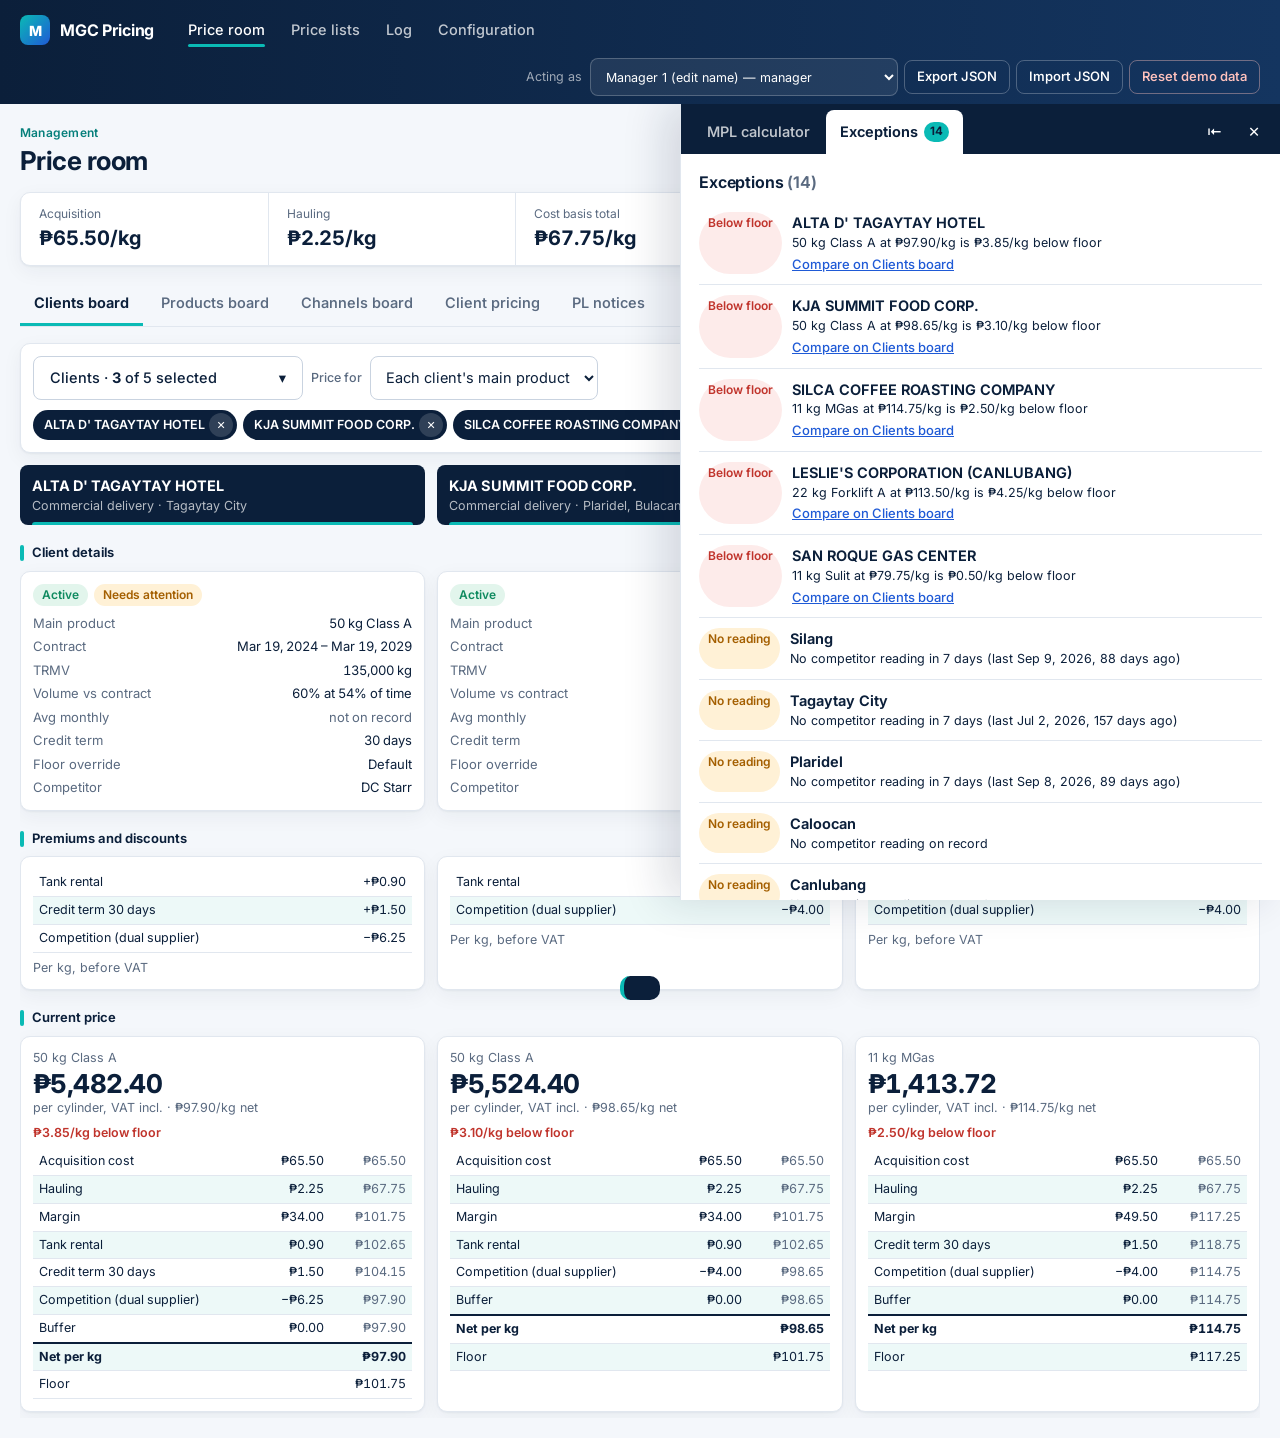
==== index.html @ f97f02c8 "Serve with no-store during development and show a visible error bar instead of a blank page Co-Autho" ====
<!doctype html>
<html lang="en">
<head>
<meta charset="utf-8">
<meta name="viewport" content="width=device-width, initial-scale=1">
<title>MGC Pricing</title>
<link rel="preconnect" href="https://fonts.googleapis.com">
<link rel="stylesheet" href="https://fonts.googleapis.com/css2?family=Inter:wght@400;500;600;700;800&display=swap">
<link rel="stylesheet" href="css/app.css">
</head>
<body>
<header class="topbar">
  <a class="brand" href="#/"><span class="mark" aria-hidden="true">M</span>MGC Pricing</a>
  <nav id="nav" aria-label="Screens"></nav>
  <div class="tools">
    <label class="row small"><span class="muted">Acting as</span>
      <select id="who" aria-label="Acting as (prototype role switcher)"></select></label>
    <button id="export" class="small" type="button">Export JSON</button>
    <label class="btn small" for="importFile">Import JSON</label>
    <input id="importFile" type="file" accept="application/json,.json" hidden>
    <button id="reset" class="small danger" type="button">Reset demo data</button>
  </div>
</header>
<main id="app"><p class="muted">Loading…</p></main>
<div id="toast" class="toast" role="status" aria-live="polite"></div>

<script type="module">
import * as store from './js/store.js';
import * as router from './js/router.js';
import { esc, toast, download } from './js/ui.js';

const app = document.getElementById('app');

// A failed module or a render error would otherwise leave a blank screen.
// Most often it is a half-cached set of files after an update, so offer the reload.
let shownFatal = false;
function showFatal(message) {
  if (shownFatal) return;
  shownFatal = true;
  const bar = document.createElement('div');
  bar.className = 'fatal';
  bar.innerHTML = `<div><b>Something failed to load.</b> <span class="small"></span>
    <div class="small">If the app was just updated, reload it fully with Ctrl+Shift+R (Cmd+Shift+R on Mac).</div></div>
    <button type="button" class="small">Reload</button>`;
  bar.querySelector('span').textContent = String(message || '').slice(0, 200);
  bar.querySelector('button').onclick = () => location.reload();
  document.body.prepend(bar);
}
window.addEventListener('error', e => showFatal(e.message));
window.addEventListener('unhandledrejection', e => showFatal(e.reason?.message ?? e.reason));

try {
  await store.init();
} catch (e) {
  app.innerHTML = `<section class="page narrow"><h1>Could not start</h1>
    <p>${esc(e.message)}</p>
    <p>Serve the folder over HTTP: <code>python3 -m http.server 8000</code>, then open <code>http://localhost:8000/</code>.</p></section>`;
  throw e;
}

// Sliding panels sit below the header, whose height changes when it wraps.
const topbar = document.querySelector('.topbar');
new ResizeObserver(() => document.documentElement.style.setProperty('--topbar-h', topbar.offsetHeight + 'px')).observe(topbar);

const who = document.getElementById('who');
const nav = document.getElementById('nav');

function paintHeader(route, user) {
  const s = store.get();
  who.innerHTML = s.users.map(u =>
    `<option value="${esc(u.id)}"${u.id === user.id ? ' selected' : ''}>${esc(u.name)} — ${esc(u.role)}</option>`).join('');
  nav.innerHTML = router.navFor(s, user).map(([href, label]) => {
    const on = href.slice(2) === route.name;
    return `<a href="${href}" class="${on ? 'on' : ''}"${on ? ' aria-current="page"' : ''}>${esc(label)}</a>`;
  }).join('');
}

who.addEventListener('change', () => {
  store.setCurrentUser(who.value);
  location.hash = router.defaultHash(store.get(), store.currentUser());
});

document.getElementById('reset').addEventListener('click', () => {
  if (!confirm('Reset demo data? This wipes every quote, reading, publish and log entry in this browser and reloads the seed.')) return;
  store.reset();
  toast('Demo data reset to seed');
});

document.getElementById('export').addEventListener('click', () => {
  const stamp = new Date().toISOString().slice(0, 16).replace(/[:T]/g, '-');
  download(`mgc-pricing-${stamp}.json`, new Blob([store.exportJson()], { type: 'application/json' }));
  toast('Exported');
});

document.getElementById('importFile').addEventListener('change', async e => {
  const file = e.target.files[0];
  if (!file) return;
  try {
    store.importJson(await file.text());
    toast('Imported');
  } catch (err) {
    toast(`Import failed — ${err.message}`, 'bad');
  }
  e.target.value = '';
});

router.start(app, paintHeader);
</script>
</body>
</html>
---- css/app.css ----
:root {
  --navy: #0B1F3A;
  --navy-2: #143560;
  --blue: #1F5AD6;
  --blue-600: #1848B0;
  --blue-50: #EDF3FF;
  --blue-100: #D6E3FF;
  --tiffany: #0ABAB5;
  --tiffany-600: #067F7B;
  --tiffany-50: #E6F8F7;
  --tiffany-200: #A3E4E0;
  --bg: #F4F7FB;
  --surface: #FFFFFF;
  --line: #E1E7EF;
  --line-2: #C9D3E0;
  --text: #0B1F3A;
  --muted: #5A6A80;
  --green: #0E8A5F;
  --green-bg: #E2F5EC;
  --amber: #A45F00;
  --amber-bg: #FFF1D6;
  --red: #C0342C;
  --red-bg: #FDEBEA;
  --stale: #94A3B8;
  --radius: 10px;
  --shadow: 0 1px 2px rgba(11, 31, 58, .05), 0 6px 20px rgba(11, 31, 58, .05);
  --font: "Inter", system-ui, -apple-system, "Segoe UI", Roboto, sans-serif;
  --drawer-w: 600px;
  --topbar-h: 60px;
}

* { box-sizing: border-box; }
html, body { background: var(--bg); color: var(--text); }
body { margin: 0; font: 14.5px/1.5 var(--font); -webkit-font-smoothing: antialiased; }
h1 { font-size: 26px; line-height: 1.15; margin: 0; letter-spacing: -.02em; font-weight: 700; }
h2 { font-size: 16px; margin: 20px 0 8px; font-weight: 650; letter-spacing: -.01em; }
h3 { font-size: 14px; margin: 14px 0 6px; font-weight: 650; }
p { margin: 6px 0; }
a { color: var(--blue); }
code { font-size: 12px; background: var(--blue-50); padding: 1px 5px; border-radius: 4px; }
.muted { color: var(--muted); }
.small { font-size: 12.5px; }
.num, table td.num, table th.num { font-variant-numeric: tabular-nums; text-align: right; white-space: nowrap; }
.center { text-align: center !important; }
.nowrap { white-space: nowrap; }
.eyebrow { font-size: 12px; font-weight: 600; color: var(--tiffany-600); letter-spacing: .02em; margin-bottom: 4px; }

:focus-visible { outline: 3px solid var(--tiffany); outline-offset: 2px; }

/* ---- Top bar ---- */
.topbar { display: flex; flex-wrap: wrap; align-items: center; gap: 6px 22px; padding: 8px 20px; background: linear-gradient(90deg, var(--navy), var(--navy-2)); color: #fff; position: sticky; top: 0; z-index: 40; }
.brand { display: flex; align-items: center; gap: 10px; color: #fff; text-decoration: none; font-weight: 700; font-size: 16px; letter-spacing: -.01em; }
.brand .mark { width: 30px; height: 30px; border-radius: 8px; background: linear-gradient(135deg, var(--tiffany), var(--blue)); display: grid; place-items: center; font-size: 14px; font-weight: 800; }
.topbar nav { display: flex; gap: 2px; flex-wrap: wrap; }
.topbar nav a { color: rgba(255, 255, 255, .75); padding: 10px 12px; min-height: 44px; display: inline-flex; align-items: center; text-decoration: none; border-radius: 8px; position: relative; font-weight: 500; }
.topbar nav a:hover { color: #fff; background: rgba(255, 255, 255, .06); }
.topbar nav a.on { color: #fff; }
.topbar nav a.on::after { content: ""; position: absolute; left: 12px; right: 12px; bottom: 5px; height: 3px; border-radius: 3px; background: var(--tiffany); }
.tools { margin-left: auto; display: flex; gap: 6px; flex-wrap: wrap; align-items: center; }
.tools .muted { color: rgba(255, 255, 255, .6); }
.tools select { width: auto; min-height: 38px; background: rgba(255, 255, 255, .08); color: #fff; border-color: rgba(255, 255, 255, .22); }
.tools select option { color: var(--text); }
.tools button, .tools .btn { background: transparent; color: #fff; border-color: rgba(255, 255, 255, .25); }
.tools button:hover, .tools .btn:hover { background: rgba(255, 255, 255, .08); }
.tools .danger { color: #FFC2BD; border-color: rgba(255, 194, 189, .4); }

/* ---- Layout ---- */
#app { padding: 20px; }
.page { margin: 0 auto; }
.narrow { max-width: 480px; }
.wide { max-width: 1400px; }
.page-head { display: flex; justify-content: space-between; align-items: end; gap: 12px; flex-wrap: wrap; margin-bottom: 16px; }
.cols { display: grid; grid-template-columns: minmax(0, 1fr) minmax(0, 1.4fr); gap: 20px; align-items: start; }
@media (max-width: 1023px) { .cols { grid-template-columns: 1fr; } }
.row { display: flex; gap: 8px; flex-wrap: wrap; align-items: center; }
.row.end { justify-content: flex-end; }
.row > .grow, .grow { flex: 1 1 160px; }
.stack > * + * { margin-top: 12px; }
.card { border: 1px solid var(--line); border-radius: var(--radius); padding: 16px; background: var(--surface); box-shadow: var(--shadow); }
.card-head { display: flex; justify-content: space-between; align-items: start; gap: 12px; flex-wrap: wrap; margin-bottom: 10px; }
.card-head h2 { margin: 0 0 2px; }
.panel { background: var(--blue-50); border-radius: var(--radius); padding: 14px; }
.hr { border: 0; border-top: 1px solid var(--line); margin: 16px 0; }
.section-title { display: flex; align-items: center; gap: 8px; font-weight: 650; font-size: 13px; color: var(--navy); margin: 18px 0 8px; }
.section-title::before { content: ""; width: 4px; height: 16px; border-radius: 2px; background: var(--tiffany); }

/* ---- Forms ---- */
label.field { display: block; }
label.field > span { display: block; font-size: 12.5px; color: var(--muted); margin-bottom: 4px; font-weight: 500; }
label.field.inline { display: flex; align-items: center; gap: 8px; }
label.field.inline > span { margin: 0; white-space: nowrap; }
input, select, textarea, button, .btn { font: inherit; }
input[type=text], input[type=number], input[type=search], input[type=date], select, textarea {
  width: 100%; min-height: 44px; padding: 8px 11px; border: 1px solid var(--line-2); border-radius: 8px; background: #fff; color: var(--text); transition: border-color .15s, box-shadow .15s;
}
input:focus, select:focus, textarea:focus { border-color: var(--tiffany); box-shadow: 0 0 0 3px var(--tiffany-50); outline: none; }
textarea { min-height: 72px; resize: vertical; }
button, .btn { min-height: 44px; padding: 8px 16px; border-radius: 8px; border: 1px solid var(--line-2); background: #fff; color: var(--text); cursor: pointer; text-decoration: none; display: inline-flex; align-items: center; justify-content: center; gap: 6px; font-weight: 550; transition: background .15s, border-color .15s; }
button:hover, .btn:hover { border-color: var(--blue); }
button.primary, .btn.primary { background: var(--blue); border-color: var(--blue); color: #fff; }
button.primary:hover, .btn.primary:hover { background: var(--blue-600); }
button.danger { color: var(--red); border-color: var(--red); }
button:disabled { opacity: .45; cursor: not-allowed; }
button.small, .btn.small { min-height: 34px; padding: 4px 12px; font-size: 13px; }
button.link { border: 0; background: none; color: var(--blue); padding: 0; min-height: 0; text-decoration: underline; font-weight: 500; }
button.icon { min-height: 36px; width: 36px; padding: 0; background: transparent; }
.toggle { display: flex; align-items: center; gap: 8px; min-height: 44px; }
.toggle input { width: 20px; height: 20px; accent-color: var(--tiffany-600); }
.check { display: inline-flex; align-items: center; gap: 6px; font-size: 13px; min-height: 30px; }
.check input { accent-color: var(--tiffany-600); width: 16px; height: 16px; }
.checks { display: flex; flex-wrap: wrap; gap: 2px 14px; }
input[type=checkbox] { accent-color: var(--tiffany-600); }
.err { color: var(--red); font-size: 13.5px; margin-top: 6px; }

/* ---- Tabs ---- */
.tabs { display: flex; gap: 4px; border-bottom: 1px solid var(--line); margin-bottom: 16px; flex-wrap: wrap; }
.tabs button { border: 0; border-bottom: 3px solid transparent; border-radius: 0; background: none; padding: 8px 14px; color: var(--muted); }
.tabs button:hover { color: var(--navy); }
.tabs button.on { border-bottom-color: var(--tiffany); color: var(--navy); font-weight: 650; }

/* ---- Status ---- */
.banner { padding: 11px 14px; border-radius: 8px; margin-bottom: 12px; font-weight: 550; border-left: 4px solid currentColor; }
.banner.red { background: var(--red-bg); color: var(--red); }
.banner.amber { background: var(--amber-bg); color: var(--amber); }
.banner.green { background: var(--green-bg); color: var(--green); }
.banner.tiffany { background: var(--tiffany-50); color: var(--tiffany-600); }
.pill { display: inline-block; padding: 2px 9px; border-radius: 999px; font-size: 12px; font-weight: 600; white-space: nowrap; }
.pill.green { background: var(--green-bg); color: var(--green); }
.pill.amber { background: var(--amber-bg); color: var(--amber); }
.pill.red { background: var(--red-bg); color: var(--red); }
.pill.grey { background: #EEF1F5; color: var(--stale); }
.pill.blue { background: var(--blue-50); color: var(--blue); }
.pill.tiffany { background: var(--tiffany-50); color: var(--tiffany-600); }
.stale, .stale td { color: var(--stale); }
.delta { font-size: 12px; font-weight: 650; padding: 1px 6px; border-radius: 5px; white-space: nowrap; }
.delta.up { background: var(--blue-50); color: var(--blue); }
.delta.down { background: var(--amber-bg); color: var(--amber); }
.proposed { font-size: 12.5px; color: var(--tiffany-600); font-weight: 600; margin-top: 2px; }

/* ---- Tables ---- */
.table-wrap { overflow-x: auto; }
table { border-collapse: collapse; width: 100%; font-variant-numeric: tabular-nums; }
th, td { text-align: left; padding: 8px 10px; border-bottom: 1px solid var(--line); vertical-align: top; }
th { font-size: 12.5px; color: var(--muted); font-weight: 600; }
tr.total td { font-weight: 700; border-top: 2px solid var(--navy); }
.pos { color: var(--red); }
.neg { color: var(--green); }
table.matrix thead th { background: var(--surface); border-bottom: 2px solid var(--navy); color: var(--navy); vertical-align: bottom; }
table.matrix tbody th { color: var(--text); font-size: 13.5px; background: #FAFCFE; position: sticky; left: 0; z-index: 1; min-width: 170px; }
table.matrix tbody tr:hover td, table.matrix tbody tr:hover th { background: var(--blue-50); }
.mh { font-weight: 650; color: var(--navy); }
.cell-price { font-weight: 700; font-size: 15px; color: var(--navy); }
table.mini th, table.mini td { padding: 4px 6px; font-size: 12.5px; }

/* ---- Quote desk ---- */
.price-hero { font-size: 52px; line-height: 1.05; font-weight: 750; font-variant-numeric: tabular-nums; letter-spacing: -.03em; color: var(--navy); }
.price-md { font-size: 26px; font-weight: 750; font-variant-numeric: tabular-nums; letter-spacing: -.02em; color: var(--navy); line-height: 1.2; }
.price-sub { display: flex; justify-content: space-between; gap: 12px; font-variant-numeric: tabular-nums; margin-top: 8px; font-size: 15px; }
.price-sub b { font-size: 17px; }
.typeahead { position: relative; }
.typeahead ul { list-style: none; margin: 4px 0 0; padding: 0; border: 1px solid var(--line); border-radius: 8px; max-height: 280px; overflow: auto; background: #fff; box-shadow: var(--shadow); }
.typeahead li button { width: 100%; justify-content: flex-start; border: 0; border-bottom: 1px solid var(--line); border-radius: 0; text-align: left; font-weight: 400; }
.typeahead li button:hover { background: var(--tiffany-50); }
.bar { position: relative; height: 12px; background: #E8EDF4; border-radius: 999px; overflow: hidden; margin: 10px 0 6px; }
.bar > i { position: absolute; top: 0; bottom: 0; left: 0; border-radius: 999px; }
.bar > .floor { position: absolute; top: -3px; bottom: -3px; width: 2px; background: var(--navy); left: 50%; }
.bar.green > i { background: linear-gradient(90deg, var(--tiffany), var(--green)); }
.bar.amber > i { background: #E59B00; }
.bar.red > i { background: var(--red); }
.bar-label.green, .floor-tag.green { color: var(--green); font-weight: 600; }
.bar-label.amber, .floor-tag.amber { color: var(--amber); font-weight: 600; }
.bar-label.red, .floor-tag.red { color: var(--red); font-weight: 600; }
.floor-tag { font-size: 12.5px; margin: 6px 0; }
details summary { cursor: pointer; min-height: 44px; display: flex; align-items: center; font-weight: 600; }
.printable { border: 2px solid var(--navy); border-radius: var(--radius); padding: 16px; background: #fff; }

details.collapse { border-top: 1px solid var(--line); margin-top: 12px; }
details.collapse > summary { list-style: none; justify-content: space-between; color: var(--navy); }
details.collapse > summary::-webkit-details-marker { display: none; }
details.collapse > summary::after { content: "+"; font-size: 20px; font-weight: 400; color: var(--tiffany-600); }
details.collapse[open] > summary::after { content: "−"; }

/* ---- Price list ---- */
.board-head { display: flex; justify-content: space-between; align-items: end; flex-wrap: wrap; gap: 12px; }
.version { font-size: 42px; font-weight: 750; line-height: 1; font-variant-numeric: tabular-nums; color: var(--navy); }

/* ---- Connected stages (MPL calculator) ---- */
.chevrons { display: flex; list-style: none; margin: 12px 0 18px; padding: 0; }
.chevrons li { flex: 1 1 0; min-width: 0; position: relative; padding: 9px 10px 9px 24px; margin-left: -10px; background: #E6ECF4; color: var(--muted);
  clip-path: polygon(0 0, calc(100% - 14px) 0, 100% 50%, calc(100% - 14px) 100%, 0 100%, 14px 50%); }
.chevrons li:first-child { margin-left: 0; padding-left: 12px; clip-path: polygon(0 0, calc(100% - 14px) 0, 100% 50%, calc(100% - 14px) 100%, 0 100%); border-radius: 6px 0 0 6px; }
.chevrons .n { display: block; font-size: 11px; font-weight: 700; letter-spacing: .04em; opacity: .75; font-variant-numeric: tabular-nums; }
.chevrons .t { display: block; font-weight: 700; font-size: 13.5px; line-height: 1.2; }
.chevrons .s { display: -webkit-box; -webkit-line-clamp: 2; -webkit-box-orient: vertical; font-size: 11px; line-height: 1.25; opacity: .85; margin-top: 1px; overflow: hidden; padding-right: 8px; }
.chevrons li.done { background: var(--navy); color: #fff; }
.chevrons li.on { background: var(--tiffany); color: var(--navy); }
.chevrons li.on .s { opacity: 1; }
.chevrons li + li { filter: none; }

.strip { display: flex; flex-wrap: wrap; gap: 0; background: var(--surface); border: 1px solid var(--line); border-radius: var(--radius); margin-bottom: 16px; box-shadow: var(--shadow); overflow: hidden; }
.strip > div { padding: 12px 18px; border-right: 1px solid var(--line); flex: 1 1 140px; }
.strip > div:last-child { border-right: 0; }
.strip div span { display: block; font-size: 12px; color: var(--muted); }
.strip div b { font-size: 20px; font-variant-numeric: tabular-nums; color: var(--navy); }
.strip div em { font-style: normal; font-size: 13px; color: var(--tiffany-600); font-weight: 650; }
.kpis { display: grid; grid-template-columns: repeat(auto-fit, minmax(130px, 1fr)); gap: 10px; margin: 14px 0 8px; }
.kpis > div { background: var(--blue-50); border-radius: 8px; padding: 10px 12px; }
.kpis span { display: block; font-size: 12px; color: var(--muted); }
.kpis b { font-size: 20px; color: var(--navy); font-variant-numeric: tabular-nums; }

.calc { background: var(--blue-50); border: 1px solid var(--blue-100); border-radius: var(--radius); padding: 10px; }
.calc input, .calc select { min-height: 38px; padding: 6px 9px; font-size: 13.5px; }
.calc-obj { margin-bottom: 8px; }
.calc-row { display: flex; gap: 6px; flex-wrap: wrap; align-items: center; }
.calc-row select { width: auto; flex: 1 1 130px; min-width: 0; }
.calc-row .calc-val { width: 110px; flex: 0 0 110px; text-align: right; font-variant-numeric: tabular-nums; }
.calc-row button { min-height: 38px; padding: 4px 18px; }
.calc-hint { font-size: 12px; color: var(--muted); margin-top: 6px; }
.change-list { list-style: none; padding: 0; margin: 10px 0; }
.change-list li { display: flex; align-items: center; gap: 8px; padding: 7px 10px; border: 1px solid var(--line); border-left: 3px solid var(--tiffany); border-radius: 6px; margin-bottom: 6px; font-size: 13px; background: #fff; }
.change-list li .grow { min-width: 0; }

.exc { display: grid; grid-template-columns: auto 1fr; gap: 4px 10px; padding: 10px 0; border-bottom: 1px solid var(--line); }
.exc .subject { font-weight: 650; }
.timeline { list-style: none; padding: 0; margin: 0; border-left: 2px solid var(--tiffany-200); }
.timeline li { position: relative; padding: 0 0 14px 16px; }
.timeline li::before { content: ""; position: absolute; left: -6px; top: 6px; width: 10px; height: 10px; border-radius: 50%; background: var(--tiffany); }

/* ---- Sliding panel ---- */
.pr { transition: margin-right .25s ease; }
@media (min-width: 1360px) { .pr.pr-shift { margin-right: var(--drawer-w); } }
.drawer { position: fixed; top: var(--topbar-h); right: 0; bottom: 0; width: min(var(--drawer-w), 100vw); background: var(--surface); border-left: 1px solid var(--line); box-shadow: -16px 0 40px rgba(11, 31, 58, .14); transform: translateX(105%); transition: transform .25s ease, width .2s ease; z-index: 30; display: flex; flex-direction: column; }
.drawer.open { transform: none; }
.drawer.wide { width: min(980px, 100vw); }
.drawer-head { display: flex; align-items: center; gap: 4px; padding: 6px 8px 0 12px; background: var(--navy); color: #fff; }
.drawer-head button.icon { color: #fff; border-color: transparent; }
.drawer-head button.icon:hover { background: rgba(255, 255, 255, .1); }
.drawer-tabs { display: flex; gap: 2px; flex: 1; }
.drawer-tabs button { background: transparent; border: 0; border-radius: 8px 8px 0 0; color: rgba(255, 255, 255, .75); padding: 10px 14px; }
.drawer-tabs button.on { background: var(--surface); color: var(--navy); font-weight: 650; }
.count { display: inline-grid; place-items: center; min-width: 20px; height: 20px; padding: 0 6px; border-radius: 999px; background: var(--tiffany); color: var(--navy); font-size: 11.5px; font-weight: 700; }
.drawer-body { flex: 1; overflow: auto; padding: 16px 18px 40px; }
.drawer:not(.wide) .cols { grid-template-columns: 1fr; }
.drawer-handle { position: fixed; right: 0; top: 45%; z-index: 25; writing-mode: vertical-rl; transform: rotate(180deg); border-radius: 0 10px 10px 0; background: var(--navy); color: #fff; border: 0; padding: 16px 8px; box-shadow: var(--shadow); }
.drawer-handle:hover { background: var(--navy-2); }

/* ---- Comparison boards ---- */
.picker { background: var(--surface); border: 1px solid var(--line); border-radius: var(--radius); padding: 12px; margin-bottom: 12px; box-shadow: var(--shadow); }
.chips { display: flex; flex-wrap: wrap; gap: 6px; align-items: center; margin-bottom: 8px; }
.chip { display: inline-flex; align-items: center; gap: 4px; padding: 3px 4px 3px 11px; border-radius: 999px; background: var(--navy); color: #fff; font-size: 12.5px; font-weight: 600; }
.chip button { min-height: 24px; width: 24px; padding: 0; border: 0; border-radius: 50%; background: rgba(255, 255, 255, .15); color: #fff; font-size: 11px; }
.chip-btn { min-height: 34px; padding: 4px 12px; border-radius: 999px; font-size: 13px; font-weight: 500; }
.chip-btn.on { background: var(--tiffany-50); border-color: var(--tiffany); color: var(--tiffany-600); font-weight: 650; }
.cmp-scroll { overflow-x: auto; padding-bottom: 6px; }
.cmp { display: grid; grid-template-columns: repeat(var(--n), minmax(240px, 1fr)); gap: 12px; }
.cmp-head { padding: 10px 12px; background: var(--navy); color: #fff; border-radius: 8px; position: relative; }
.cmp-head::after { content: ""; position: absolute; left: 12px; right: 12px; bottom: 0; height: 3px; background: var(--tiffany); border-radius: 3px 3px 0 0; }
.cmp-head .muted { color: rgba(255, 255, 255, .7); }
.cmp-card { padding: 12px; }
dl.kv { display: grid; grid-template-columns: auto 1fr; gap: 4px 10px; margin: 8px 0 0; font-size: 13px; }
dl.kv dt { color: var(--muted); }
dl.kv dd { margin: 0; text-align: right; font-variant-numeric: tabular-nums; }

/* ---- PL notices ---- */
.notice-head { display: flex; justify-content: space-between; align-items: baseline; flex-wrap: wrap; gap: 4px 16px; padding-bottom: 12px; margin-bottom: 12px; border-bottom: 1px solid var(--line); }
.notice-head h2 { margin: 0; }
.notice-head b { color: var(--navy); }
.legend { display: flex; gap: 16px; flex-wrap: wrap; font-size: 12.5px; margin: 0 0 10px; }
.legend .lg::before { content: ""; display: inline-block; width: 12px; height: 12px; border-radius: 3px; margin-right: 6px; vertical-align: -1px; }
.legend .lg.green::before { background: var(--green); }
.legend .lg.amber::before { background: #E59B00; }
.pl-badge { display: inline-block; padding: 3px 10px; border-radius: 6px; background: var(--blue-50); color: var(--blue); font-size: 12px; font-weight: 650; white-space: nowrap; }
.badge { display: inline-block; min-width: 76px; padding: 4px 8px; border-radius: 6px; font-size: 12px; font-weight: 650; }
.badge.green { background: var(--green); color: #fff; }
.badge.amber { background: var(--amber-bg); color: var(--amber); border: 1px solid #F2C46D; }

.preview { border-top: 1px solid var(--line); margin-top: 14px; padding-top: 4px; }

/* ---- Modal & toast ---- */
dialog.modal { border: 0; border-radius: 14px; padding: 0; width: min(480px, calc(100vw - 32px)); box-shadow: 0 24px 60px rgba(11, 31, 58, .3); }
dialog.modal::backdrop { background: rgba(11, 31, 58, .45); }
.modal-inner { padding: 20px; }
.modal-inner h2 { margin-top: 0; }
.toast { position: fixed; left: 50%; bottom: 20px; transform: translateX(-50%) translateY(120px); background: var(--navy); color: #fff; padding: 12px 18px; border-radius: 10px; border-left: 4px solid var(--tiffany); transition: transform .2s; z-index: 60; max-width: calc(100vw - 32px); }
.toast.show { transform: translateX(-50%) translateY(0); }
.toast.bad { border-left-color: #FF8A80; }

@media print {
  .topbar, .no-print, .drawer, .drawer-handle { display: none !important; }
  #app { padding: 0; }
  body { background: #fff; }
}

/* ---- Alternating rows: white and light Tiffany blue, every table ---- */
:root { --row-alt: #EDF9F8; }
table.matrix tbody th { background: var(--surface); }
table tbody tr:nth-child(even) > td,
table tbody tr:nth-child(even) > th { background: var(--row-alt); }
table.matrix tbody tr:hover > td, table.matrix tbody tr:hover > th { background: var(--blue-50); }

/* ---- Multi-select dropdown ---- */
.multi { position: relative; }
.multi-btn { min-width: 270px; justify-content: space-between; gap: 14px; font-weight: 500; }
.multi-btn[aria-expanded="true"] { border-color: var(--tiffany); box-shadow: 0 0 0 3px var(--tiffany-50); }
.multi-menu { position: absolute; top: calc(100% + 6px); left: 0; z-index: 15; width: 310px; max-height: 400px; overflow: auto; background: #fff; border: 1px solid var(--line); border-radius: 10px; box-shadow: 0 14px 36px rgba(11, 31, 58, .18); padding: 6px; }
.multi-actions { display: flex; justify-content: space-between; align-items: center; padding: 6px 8px 8px; border-bottom: 1px solid var(--line); margin-bottom: 4px; }
.multi-opt { display: flex; align-items: center; gap: 10px; padding: 8px; border-radius: 6px; cursor: pointer; min-height: 42px; }
.multi-opt:nth-child(odd) { background: var(--row-alt); }
.multi-opt:hover { background: var(--tiffany-50); }
.multi-opt.dis { opacity: .5; cursor: not-allowed; }
.multi-opt input { width: 18px; height: 18px; }

.ack-date { font-size: 11.5px; color: var(--muted); margin-top: 3px; white-space: nowrap; }

/* ---- Document preview and printing (short bond, portrait) ---- */
.doc-preview { display: block; width: 100%; aspect-ratio: 8.5 / 11; margin-top: 12px; border: 1px solid var(--line); border-radius: 8px; box-shadow: var(--shadow); background: #fff; }
#print-sheet { display: none; }
@media print {
  @page { size: letter portrait; margin: 0; }
  body.print-doc > *:not(#print-sheet) { display: none !important; }
  body.print-doc #print-sheet { display: block; }
  body.print-doc #print-sheet img { display: block; width: 8.5in; height: 11in; }
}

/* ---- Client dropdown: search + fixed 10-line list ---- */
.client-menu { width: min(440px, calc(100vw - 40px)); max-height: none; overflow: visible; padding: 8px; }
.client-menu input[type=search] { min-height: 40px; }
.client-menu .multi-actions { margin-top: 4px; }
.multi-list { height: 440px; max-height: 440px; overflow-y: auto; overscroll-behavior: contain; }
.client-opt { height: 44px; min-height: 44px; padding: 4px 8px; }
.client-opt .grow { min-width: 0; }
.opt-name, .opt-sub { display: block; overflow: hidden; text-overflow: ellipsis; white-space: nowrap; line-height: 1.3; }
.opt-name { font-size: 13px; font-weight: 600; color: var(--navy); }
.opt-sub { font-size: 11.5px; color: var(--muted); }

/* ---- Simulation: current price grey, proposed price green ---- */
.was, .now { display: inline-block; padding: 1px 7px; border-radius: 5px; font-variant-numeric: tabular-nums; }
.was { background: #EEF1F5; color: var(--muted); }
.now { background: var(--green-bg); color: var(--green); font-weight: 650; }
td.num .was, td.num .now { margin: 1px 0; }

/* ---- Client pricing grid ---- */
.calc-channels { display: flex; flex-wrap: wrap; align-items: center; gap: 6px; margin-top: 8px; padding-top: 8px; border-top: 1px dashed var(--blue-100); }
.grid-table td, .grid-table th { vertical-align: top; }
.grid-table .exp { font-size: 13.5px; font-weight: 650; text-decoration: none; color: var(--navy); }
.grid-table .exp:hover { text-decoration: underline; }
.fact { font-size: 11px; color: var(--muted); margin-top: 3px; line-height: 1.25; }
.fact b { display: block; color: var(--navy); font-size: 12px; }
.rowlines { display: flex; flex-direction: column; gap: 5px; }
.rowline { display: flex; align-items: center; gap: 4px; }
input.mini, .rowline input { min-height: 32px; padding: 4px 7px; font-size: 12.5px; border-radius: 6px; }
.rowline .icon { min-height: 30px; width: 28px; }
tr.prof > td { background: var(--blue-50); border-bottom: 2px solid var(--line); }
.prof-grid { display: grid; grid-template-columns: repeat(auto-fit, minmax(190px, 1fr)); gap: 8px 12px; padding: 4px 2px 8px; }
.prof-f { display: block; }
.prof-f > span { display: block; font-size: 11.5px; color: var(--muted); margin-bottom: 2px; }
.prof-f input, .prof-f select { min-height: 34px; padding: 4px 8px; font-size: 12.5px; }
.prof-f input[readonly] { background: #EEF1F5; color: var(--muted); }

/* ---- Grid column groups and read-only client terms ---- */
.grid-table tr.grp th { text-align: center; font-size: 12px; letter-spacing: .02em; }
.grid-table .grp-prem { background: var(--tiffany-50); color: var(--tiffany-600); border-bottom: 2px solid var(--tiffany); }
.grid-table .grp-disc { background: var(--amber-bg); color: var(--amber); border-bottom: 2px solid #E0A33A; }
.grid-table td.grp-prem-sub, .grid-table th.grp-prem-sub { background: var(--tiffany-50); }
.grid-table tbody tr:hover > td.grp-prem-sub { background: #D9F2F0; }
.prof-head { margin-bottom: 6px; }
.prof-f .prof-v { display: block; font-size: 13px; font-variant-numeric: tabular-nums; }

/* ---- Fatal load error bar ---- */
.fatal { display: flex; align-items: center; justify-content: space-between; gap: 12px; flex-wrap: wrap; padding: 10px 16px; background: var(--red-bg); color: var(--red); border-bottom: 2px solid var(--red); position: sticky; top: 0; z-index: 100; }
.fatal button { border-color: var(--red); color: var(--red); background: #fff; }
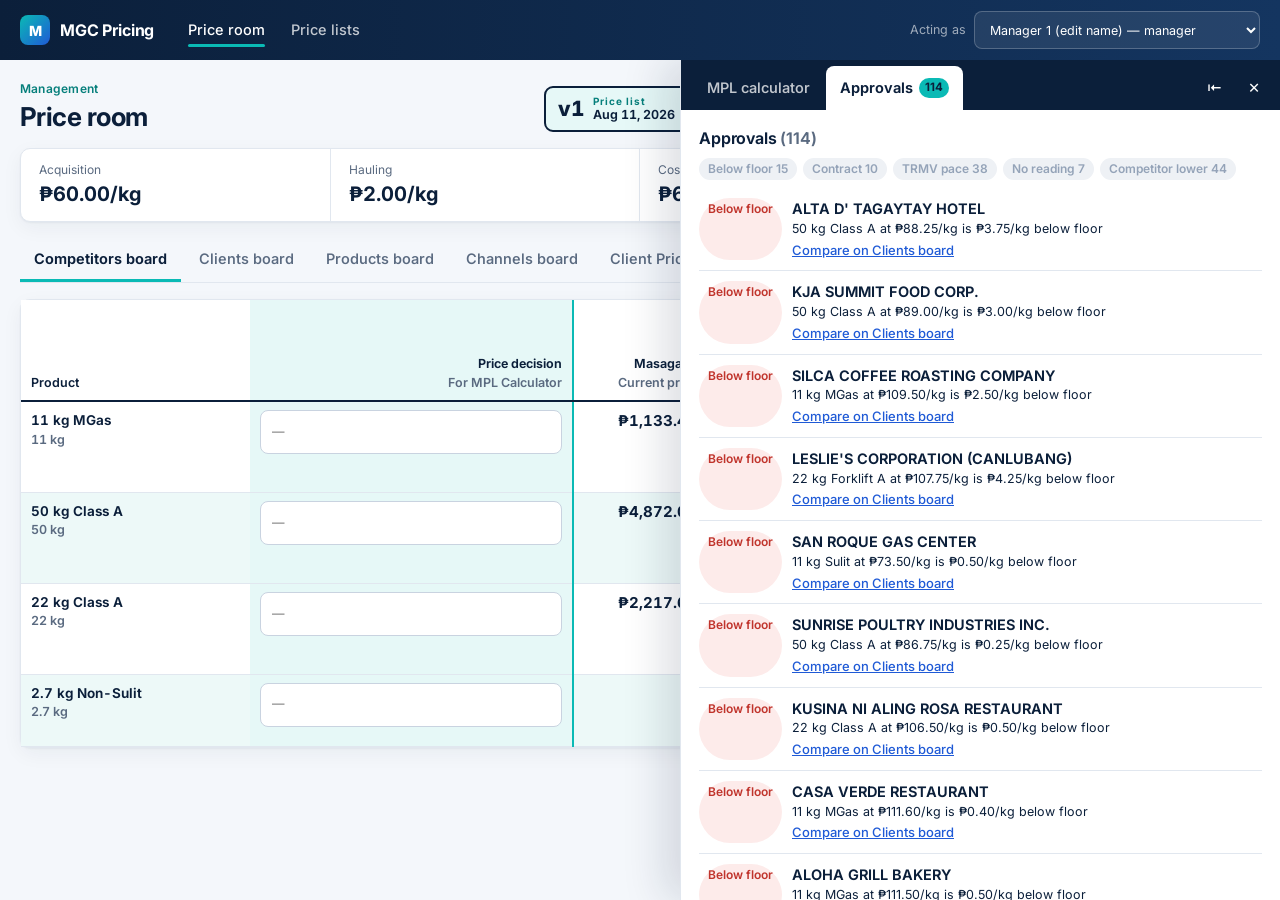
==== commit 933f129b: "Competitors board, product variants, multi-select Quote Desk, role access cleanup - Add Competitors " ====
--- a/index.html
+++ b/index.html
@@ -15,10 +15,6 @@
   <div class="tools">
     <label class="row small"><span class="muted">Acting as</span>
       <select id="who" aria-label="Acting as (prototype role switcher)"></select></label>
-    <button id="export" class="small" type="button">Export JSON</button>
-    <label class="btn small" for="importFile">Import JSON</label>
-    <input id="importFile" type="file" accept="application/json,.json" hidden>
-    <button id="reset" class="small danger" type="button">Reset demo data</button>
   </div>
 </header>
 <main id="app"><p class="muted">Loading…</p></main>
@@ -27,7 +23,7 @@
 <script type="module">
 import * as store from './js/store.js';
 import * as router from './js/router.js';
-import { esc, toast, download } from './js/ui.js';
+import { esc, toast } from './js/ui.js';
 
 const app = document.getElementById('app');
 
@@ -80,30 +76,6 @@
   location.hash = router.defaultHash(store.get(), store.currentUser());
 });
 
-document.getElementById('reset').addEventListener('click', () => {
-  if (!confirm('Reset demo data? This wipes every quote, reading, publish and log entry in this browser and reloads the seed.')) return;
-  store.reset();
-  toast('Demo data reset to seed');
-});
-
-document.getElementById('export').addEventListener('click', () => {
-  const stamp = new Date().toISOString().slice(0, 16).replace(/[:T]/g, '-');
-  download(`mgc-pricing-${stamp}.json`, new Blob([store.exportJson()], { type: 'application/json' }));
-  toast('Exported');
-});
-
-document.getElementById('importFile').addEventListener('change', async e => {
-  const file = e.target.files[0];
-  if (!file) return;
-  try {
-    store.importJson(await file.text());
-    toast('Imported');
-  } catch (err) {
-    toast(`Import failed — ${err.message}`, 'bad');
-  }
-  e.target.value = '';
-});
-
 router.start(app, paintHeader);
 </script>
 </body>
--- a/css/app.css
+++ b/css/app.css
@@ -132,6 +132,7 @@
 .pill.blue { background: var(--blue-50); color: var(--blue); }
 .pill.tiffany { background: var(--tiffany-50); color: var(--tiffany-600); }
 .stale, .stale td { color: var(--stale); }
+.variant-row { background: var(--blue-50); }
 .delta { font-size: 12px; font-weight: 650; padding: 1px 6px; border-radius: 5px; white-space: nowrap; }
 .delta.up { background: var(--blue-50); color: var(--blue); }
 .delta.down { background: var(--amber-bg); color: var(--amber); }
@@ -358,7 +359,7 @@
 .prof-f input[readonly] { background: #EEF1F5; color: var(--muted); }
 
 /* ---- Grid column groups and read-only client terms ---- */
-.grid-table tr.grp th { text-align: center; font-size: 12px; letter-spacing: .02em; }
+.grid-table tr.grp th { text-align: center; font-size: 12px; letter-spacing: .02em; background: var(--surface); }
 .grid-table .grp-prem { background: var(--tiffany-50); color: var(--tiffany-600); border-bottom: 2px solid var(--tiffany); }
 .grid-table .grp-disc { background: var(--amber-bg); color: var(--amber); border-bottom: 2px solid #E0A33A; }
 .grid-table td.grp-prem-sub, .grid-table th.grp-prem-sub { background: var(--tiffany-50); }
@@ -366,6 +367,90 @@
 .prof-head { margin-bottom: 6px; }
 .prof-f .prof-v { display: block; font-size: 13px; font-variant-numeric: tabular-nums; }
 
+/* ---- Client pricing filter ---- */
+.cg-filter-menu { width: 340px; }
+
 /* ---- Fatal load error bar ---- */
 .fatal { display: flex; align-items: center; justify-content: space-between; gap: 12px; flex-wrap: wrap; padding: 10px 16px; background: var(--red-bg); color: var(--red); border-bottom: 2px solid var(--red); position: sticky; top: 0; z-index: 100; }
 .fatal button { border-color: var(--red); color: var(--red); background: #fff; }
+
+/* ---- Client pricing grid: fits the page, one row of fields per cell ---- */
+.grid-table { table-layout: fixed; width: 100%; }
+.grid-table th, .grid-table td { padding: 5px 6px; }
+.grid-table tbody th { min-width: 0; font-size: 12.5px; }
+.grid-table .col-client { width: 16%; }
+.grid-table .col-price { width: 12%; }
+.grid-table .col-total { width: 8.5%; }
+.grid-table .col-line { width: 11%; }
+.grid-table td.grp-disc-sub, .grid-table th.grp-disc-sub { background: var(--amber-bg); }
+.grid-table tbody tr:hover > td.grp-disc-sub { background: #FBE7C4; }
+.cellfields input[type=number] { -moz-appearance: textfield; }
+.cellfields input[type=number]::-webkit-outer-spin-button,
+.cellfields input[type=number]::-webkit-inner-spin-button { -webkit-appearance: none; margin: 0; }
+.grid-table thead { position: sticky; top: var(--topbar-h); z-index: 3; }
+.grid-table thead th { font-size: 11.5px; line-height: 1.2; background: var(--surface); }
+.grid-table .cell-price { font-size: 13.5px; }
+.grid-table .fact { font-size: 10.5px; }
+.grid-table .fact b { font-size: 11px; }
+.grid-table .small { font-size: 10.5px; }
+.grid-table .exp { font-size: 12.5px; }
+.client-info { font-size: 11px; color: var(--muted); line-height: 1.35; margin-top: 2px; }
+.client-info b { font-weight: 600; color: var(--navy); font-variant-numeric: tabular-nums; }
+.cellfields { display: flex; flex-direction: column; gap: 3px; }
+.cellfields .pair { display: flex; gap: 3px; }
+.cellfields .pair input { min-width: 0; }
+.cellfields input.mini { width: 100%; min-height: 26px; padding: 2px 6px; font-size: 11.5px; border-radius: 5px; }
+
+/* Client terms, read-only and tight */
+.terms-line { display: flex; flex-wrap: wrap; align-items: baseline; gap: 2px 14px; font-size: 11px; padding: 1px 0 3px; }
+.terms-line .term { white-space: nowrap; font-weight: 650; color: var(--navy); font-variant-numeric: tabular-nums; }
+.terms-line .term i { font-style: normal; font-weight: 400; color: var(--muted); margin-right: 4px; }
+.term-edit { margin-left: auto; }
+
+/* Client terms editor in Configuration */
+.terms-editor .prof-grid { grid-template-columns: repeat(auto-fit, minmax(148px, 1fr)); gap: 6px 10px; padding: 0; }
+.terms-editor .prof-f > span { font-size: 11px; margin-bottom: 1px; }
+.terms-editor .prof-f input, .terms-editor .prof-f select { min-height: 30px; padding: 3px 7px; font-size: 12px; }
+.terms-editor .card-head { position: sticky; top: var(--topbar-h); background: var(--surface); z-index: 5; padding: 6px 0; margin: -6px 0 8px; }
+
+/* MPL calculator header stays put while the panel scrolls */
+.wiz-head { position: sticky; top: 0; z-index: 3; background: var(--surface); margin: -16px -18px 8px; padding: 12px 18px 4px; border-bottom: 1px solid var(--line); }
+.wiz-head .chevrons { margin-bottom: 10px; }
+
+/* ---- Version stamp: same mark wherever a price is shown ---- */
+.stamp { display: inline-flex; align-items: center; gap: 9px; padding: 5px 12px; border: 2px solid var(--navy); border-radius: 9px; background: var(--tiffany-50); white-space: nowrap; }
+.stamp-v { font-size: 21px; font-weight: 800; letter-spacing: -.02em; color: var(--navy); font-variant-numeric: tabular-nums; }
+.stamp-t { display: flex; flex-direction: column; line-height: 1.15; }
+.stamp-t b { font-size: 10px; font-weight: 700; letter-spacing: .09em; color: var(--tiffany-600); }
+.stamp-t span { font-size: 12.5px; font-weight: 650; color: var(--navy); font-variant-numeric: tabular-nums; }
+.stamp-n { margin-left: 2px; padding: 1px 7px; border-radius: 999px; background: var(--red-bg); color: var(--red); font-size: 10.5px; font-weight: 700; }
+.stamp-lg { padding: 10px 18px; border-width: 3px; gap: 12px; }
+.stamp-lg .stamp-v { font-size: 38px; }
+.stamp-lg .stamp-t b { font-size: 11px; }
+.stamp-lg .stamp-t span { font-size: 15px; }
+.stamp-sm { padding: 2px 8px; gap: 6px; border-width: 1.5px; }
+.stamp-sm .stamp-v { font-size: 15px; }
+.stamp-sm .stamp-t b { font-size: 9px; letter-spacing: .06em; }
+.stamp-sm .stamp-t span { font-size: 11px; }
+.board-head .stamp-lg { box-shadow: 0 0 0 4px #fff, 0 0 0 6px var(--tiffany-50); }
+
+/* ---- Competitor Price Watch: compact form ---- */
+.cpw-form { background: var(--surface); border: 1px solid var(--line); border-radius: var(--radius); padding: 12px; box-shadow: var(--shadow); }
+.cpw-row { display: flex; gap: 8px; flex-wrap: wrap; margin-bottom: 6px; }
+.cpw-f { flex: 1 1 140px; min-width: 0; margin-bottom: 0; }
+.cpw-f > span { font-size: 11.5px; margin-bottom: 2px; }
+.cpw-f input, .cpw-f select { min-height: 36px; padding: 5px 8px; font-size: 13px; }
+.cpw-f-sm { min-height: 34px !important; padding: 4px 8px !important; font-size: 12.5px !important; }
+.cpw-zone { padding: 2px 0 4px; }
+.cpw-photo { display: flex; align-items: center; gap: 8px; flex-wrap: wrap; margin: 4px 0 8px; }
+.cpw-photo input[type=file] { font-size: 12.5px; min-height: 34px; }
+.cpw-photo .toggle { min-height: 34px; }
+.cpw-form .primary { width: 100%; margin-top: 4px; min-height: 40px; }
+
+/* ---- Competitors Board: surveyor stamps ---- */
+.comp-stamp { font-size: 11px; color: var(--muted); line-height: 1.3; margin-top: 4px; }
+.comp-stamp b { font-weight: 600; color: var(--navy); }
+.comp-decision { min-height: 32px; padding: 4px 7px; font-size: 12.5px; width: 100%; border-radius: 6px; }
+.comp-masagana { font-weight: 700; font-size: 15px; color: var(--navy); }
+table.matrix .decision-col { background: var(--tiffany-50); border-right: 2px solid var(--tiffany); }
+table.matrix thead .decision-col { background: var(--tiffany-50); }
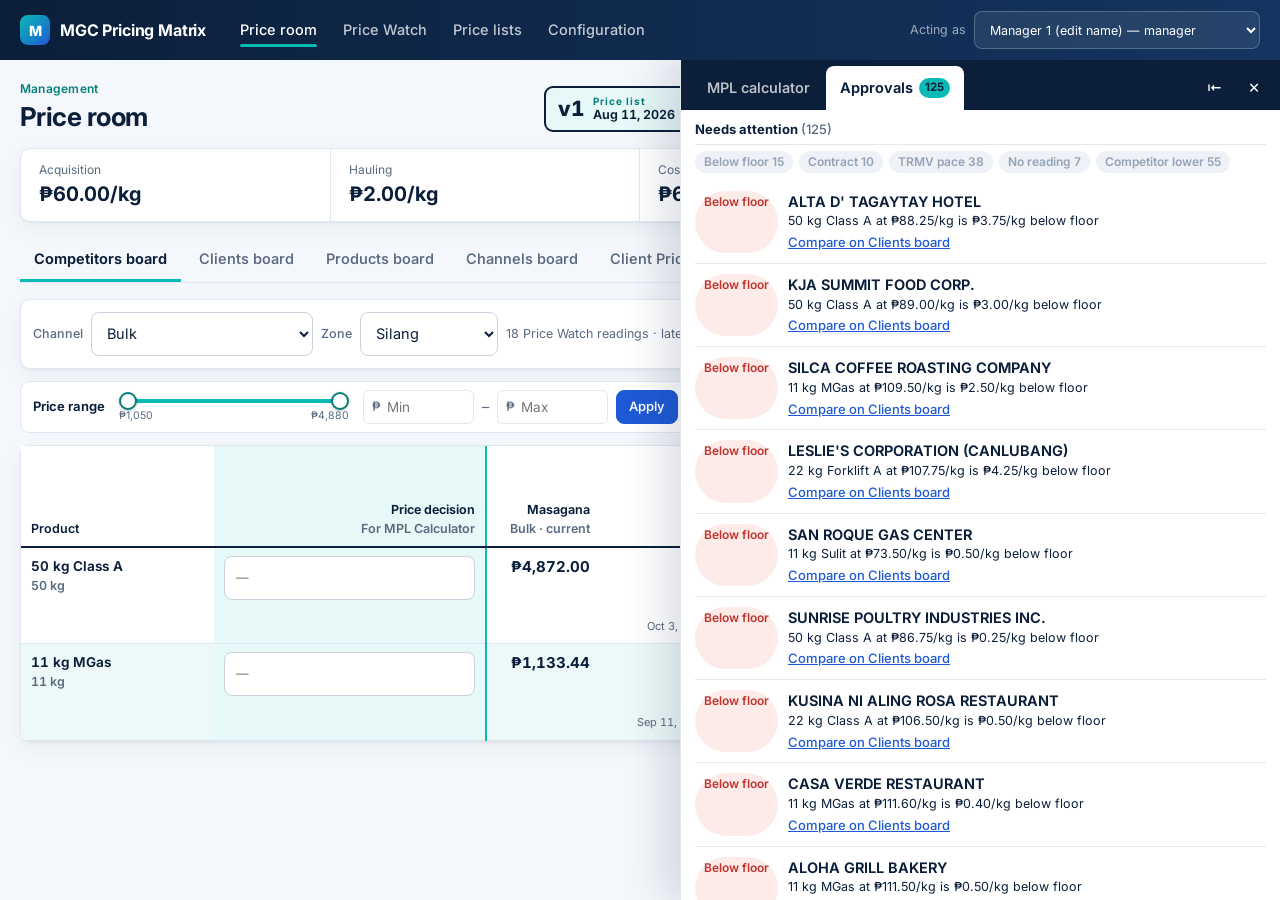
==== commit 520ddfa9: "Rename app header to MGC Pricing Matrix Co-Authored-By: Claude Opus 5.5 <noreply@anthropic.com> Clau" ====
--- a/index.html
+++ b/index.html
@@ -3,14 +3,14 @@
 <head>
 <meta charset="utf-8">
 <meta name="viewport" content="width=device-width, initial-scale=1">
-<title>MGC Pricing</title>
+<title>MGC Pricing Matrix</title>
 <link rel="preconnect" href="https://fonts.googleapis.com">
 <link rel="stylesheet" href="https://fonts.googleapis.com/css2?family=Inter:wght@400;500;600;700;800&display=swap">
 <link rel="stylesheet" href="css/app.css">
 </head>
 <body>
 <header class="topbar">
-  <a class="brand" href="#/"><span class="mark" aria-hidden="true">M</span>MGC Pricing</a>
+  <a class="brand" href="#/"><span class="mark" aria-hidden="true">M</span>MGC Pricing Matrix</a>
   <nav id="nav" aria-label="Screens"></nav>
   <div class="tools">
     <label class="row small"><span class="muted">Acting as</span>
--- a/css/app.css
+++ b/css/app.css
@@ -186,16 +186,14 @@
 .version { font-size: 42px; font-weight: 750; line-height: 1; font-variant-numeric: tabular-nums; color: var(--navy); }
 
 /* ---- Connected stages (MPL calculator) ---- */
-.chevrons { display: flex; list-style: none; margin: 12px 0 18px; padding: 0; }
-.chevrons li { flex: 1 1 0; min-width: 0; position: relative; padding: 9px 10px 9px 24px; margin-left: -10px; background: #E6ECF4; color: var(--muted);
+.chevrons { display: flex; list-style: none; margin: 8px 0 10px; padding: 0; }
+.chevrons li { flex: 1 1 0; min-width: 0; position: relative; padding: 6px 10px 6px 24px; margin-left: -10px; background: #E6ECF4; color: var(--muted);
   clip-path: polygon(0 0, calc(100% - 14px) 0, 100% 50%, calc(100% - 14px) 100%, 0 100%, 14px 50%); }
 .chevrons li:first-child { margin-left: 0; padding-left: 12px; clip-path: polygon(0 0, calc(100% - 14px) 0, 100% 50%, calc(100% - 14px) 100%, 0 100%); border-radius: 6px 0 0 6px; }
 .chevrons .n { display: block; font-size: 11px; font-weight: 700; letter-spacing: .04em; opacity: .75; font-variant-numeric: tabular-nums; }
 .chevrons .t { display: block; font-weight: 700; font-size: 13.5px; line-height: 1.2; }
-.chevrons .s { display: -webkit-box; -webkit-line-clamp: 2; -webkit-box-orient: vertical; font-size: 11px; line-height: 1.25; opacity: .85; margin-top: 1px; overflow: hidden; padding-right: 8px; }
 .chevrons li.done { background: var(--navy); color: #fff; }
 .chevrons li.on { background: var(--tiffany); color: var(--navy); }
-.chevrons li.on .s { opacity: 1; }
 .chevrons li + li { filter: none; }
 
 .strip { display: flex; flex-wrap: wrap; gap: 0; background: var(--surface); border: 1px solid var(--line); border-radius: var(--radius); margin-bottom: 16px; box-shadow: var(--shadow); overflow: hidden; }
@@ -240,7 +238,7 @@
 .drawer-tabs button { background: transparent; border: 0; border-radius: 8px 8px 0 0; color: rgba(255, 255, 255, .75); padding: 10px 14px; }
 .drawer-tabs button.on { background: var(--surface); color: var(--navy); font-weight: 650; }
 .count { display: inline-grid; place-items: center; min-width: 20px; height: 20px; padding: 0 6px; border-radius: 999px; background: var(--tiffany); color: var(--navy); font-size: 11.5px; font-weight: 700; }
-.drawer-body { flex: 1; overflow: auto; padding: 16px 18px 40px; }
+.drawer-body { flex: 1; overflow: auto; padding: 10px 14px 24px; }
 .drawer:not(.wide) .cols { grid-template-columns: 1fr; }
 .drawer-handle { position: fixed; right: 0; top: 45%; z-index: 25; writing-mode: vertical-rl; transform: rotate(180deg); border-radius: 0 10px 10px 0; background: var(--navy); color: #fff; border: 0; padding: 16px 8px; box-shadow: var(--shadow); }
 .drawer-handle:hover { background: var(--navy-2); }
@@ -413,9 +411,17 @@
 .terms-editor .prof-f input, .terms-editor .prof-f select { min-height: 30px; padding: 3px 7px; font-size: 12px; }
 .terms-editor .card-head { position: sticky; top: var(--topbar-h); background: var(--surface); z-index: 5; padding: 6px 0; margin: -6px 0 8px; }
 
+/* Consistent compact subheaders and fixed scroll boxes */
+.sub-h { font-size: 13px; font-weight: 700; color: var(--navy); margin: 14px 0 6px; padding-bottom: 4px; border-bottom: 1px solid var(--line); letter-spacing: 0; }
+.sub-h.first { margin-top: 0; }
+.sub-h .muted { font-weight: 500; }
+.scroll-box { height: 190px; overflow: auto; border: 1px solid var(--line); border-radius: var(--radius); padding: 8px 10px; background: var(--surface); }
+.scroll-box table { margin: 0; }
+.scroll-box thead th { position: sticky; top: -8px; background: var(--surface); z-index: 1; }
+
 /* MPL calculator header stays put while the panel scrolls */
-.wiz-head { position: sticky; top: 0; z-index: 3; background: var(--surface); margin: -16px -18px 8px; padding: 12px 18px 4px; border-bottom: 1px solid var(--line); }
-.wiz-head .chevrons { margin-bottom: 10px; }
+.wiz-head { position: sticky; top: 0; z-index: 3; background: var(--surface); margin: -10px -14px 6px; padding: 8px 14px 2px; border-bottom: 1px solid var(--line); }
+.wiz-head .chevrons { margin-bottom: 6px; }
 
 /* ---- Version stamp: same mark wherever a price is shown ---- */
 .stamp { display: inline-flex; align-items: center; gap: 9px; padding: 5px 12px; border: 2px solid var(--navy); border-radius: 9px; background: var(--tiffany-50); white-space: nowrap; }
@@ -454,3 +460,65 @@
 .comp-masagana { font-weight: 700; font-size: 15px; color: var(--navy); }
 table.matrix .decision-col { background: var(--tiffany-50); border-right: 2px solid var(--tiffany); }
 table.matrix thead .decision-col { background: var(--tiffany-50); }
+
+/* Price Watch sections */
+.cpw-sec { background: var(--surface); border: 1px solid var(--line); border-radius: var(--radius); box-shadow: var(--shadow); padding: 12px 14px; margin-bottom: 14px; }
+.cpw-main { border-top: 4px solid var(--tiffany); }
+.cpw-sec-head, .cpw-sec > summary { display: flex; align-items: center; justify-content: space-between; gap: 10px; margin-bottom: 10px; }
+.cpw-sec > summary { cursor: pointer; list-style: none; margin-bottom: 0; }
+.cpw-sec[open] > summary { margin-bottom: 10px; }
+.cpw-sec > summary::-webkit-details-marker { display: none; }
+.cpw-sec > summary::before { content: '▸'; color: var(--muted); margin-right: 8px; transition: transform .15s; }
+.cpw-sec[open] > summary::before { transform: rotate(90deg); }
+.cpw-sec h2 { margin: 0; font-size: 16px; font-weight: 700; color: var(--navy); flex: 1; }
+.cpw-count { background: var(--blue-50); color: var(--navy); border-radius: 999px; padding: 2px 10px; font-size: 12.5px; font-weight: 650; }
+.cpw-main .cpw-count { background: var(--tiffany); }
+.cpw-sec .scroll-box { box-shadow: none; }
+.cpw-sec .cpw-form { border: 0; box-shadow: none; padding: 0; background: transparent; margin: 0; }
+
+/* Price range filter */
+.range-bar { display: flex; align-items: center; gap: 8px; flex-wrap: wrap; background: var(--surface); border: 1px solid var(--line); border-radius: var(--radius); padding: 8px 12px; margin-bottom: 12px; }
+.range-label { font-weight: 650; font-size: 13px; color: var(--navy); }
+.range-in { display: inline-flex; align-items: center; border: 1px solid var(--line); border-radius: 6px; padding: 0 8px; background: #fff; }
+.range-in span { color: var(--muted); font-size: 13px; }
+.range-in input { border: 0; outline: 0; width: 84px; min-height: 32px; padding: 4px 6px; font-size: 13.5px; background: transparent; }
+.range-in:focus-within { border-color: var(--tiffany); }
+.range-dash { color: var(--muted); }
+.range-note { margin-left: auto; }
+.out-range { opacity: .35; }
+
+/* Price history raw table */
+.hist-filters { display: flex; gap: 10px; flex-wrap: wrap; align-items: center; margin-bottom: 10px; }
+.hist-filters select { min-height: 34px; padding: 4px 8px; font-size: 13px; width: auto; }
+table.raw { font-size: 12.5px; border-collapse: separate; border-spacing: 0; }
+table.raw th, table.raw td { padding: 5px 9px; border-bottom: 1px solid var(--line); border-right: 1px solid var(--line); white-space: nowrap; }
+table.raw thead th { background: var(--blue-50); position: sticky; top: 0; z-index: 2; text-align: center; font-weight: 650; }
+table.raw thead tr.sub th { top: 29px; font-weight: 500; color: var(--muted); }
+table.raw td.num { text-align: right; font-variant-numeric: tabular-nums; }
+table.raw .sticky { position: sticky; left: 0; background: var(--surface); z-index: 1; font-weight: 700; }
+table.raw thead .sticky { z-index: 3; background: var(--blue-50); }
+.raw-scroll { max-height: 520px; overflow: auto; border: 1px solid var(--line); border-radius: var(--radius); }
+.edited { background: var(--tiffany-50); }
+
+/* Dual-handle price range */
+.dual { position: relative; width: 230px; height: 34px; flex: 0 0 230px; margin: 0 6px; }
+.dual-track { position: absolute; left: 8px; right: 8px; top: 9px; height: 4px; background: var(--line); border-radius: 4px; }
+.dual-fill { position: absolute; top: 0; bottom: 0; background: var(--tiffany); border-radius: 4px; }
+.dual input[type=range] { position: absolute; left: 0; top: 0; width: 100%; height: 22px; margin: 0; padding: 0; min-height: 0; background: none; border: 0; pointer-events: none; -webkit-appearance: none; appearance: none; }
+.dual input[type=range]::-webkit-slider-runnable-track { background: none; height: 22px; }
+.dual input[type=range]::-moz-range-track { background: none; }
+.dual input[type=range]::-webkit-slider-thumb { -webkit-appearance: none; pointer-events: auto; width: 18px; height: 18px; margin-top: 2px; border-radius: 50%; background: #fff; border: 2px solid var(--tiffany-600); box-shadow: 0 1px 3px rgba(0,0,0,.25); cursor: grab; }
+.dual input[type=range]::-moz-range-thumb { pointer-events: auto; width: 14px; height: 14px; border-radius: 50%; background: #fff; border: 2px solid var(--tiffany-600); cursor: grab; }
+.dual input[type=range]:active::-webkit-slider-thumb { cursor: grabbing; }
+.dual-ends { position: absolute; left: 0; right: 0; bottom: 0; display: flex; justify-content: space-between; font-size: 10.5px; color: var(--muted); }
+
+/* Price history: versions as columns */
+table.raw thead tr.sub th { top: 29px; }
+table.raw thead tr.sub:nth-child(3) th { top: 53px; }
+table.raw .sticky.ch { font-weight: 500; padding-left: 18px; }
+table.raw tr.grp-row th { background: var(--blue-50); text-align: left; position: sticky; left: 0; color: var(--navy); }
+table.raw td.chg-up { background: #FDECEC; color: #B42318; }
+table.raw td.chg-down { background: #E6F6EC; color: #0B6B3A; }
+.key { padding: 1px 6px; border-radius: 4px; }
+.key.chg-up { background: #FDECEC; color: #B42318; }
+.key.chg-down { background: #E6F6EC; color: #0B6B3A; }
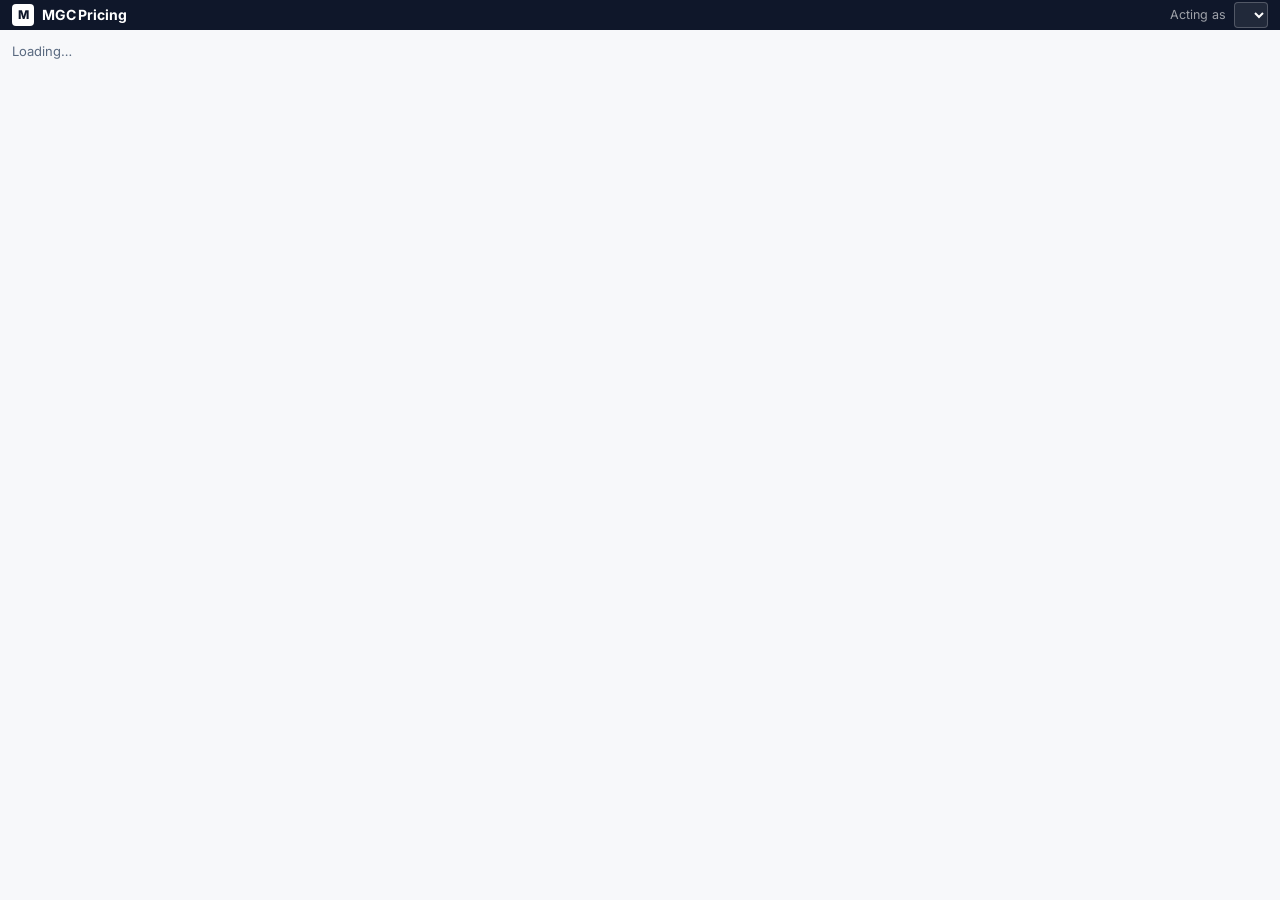
==== commit 32e88d68: "Dealer pricing inside Client Pricing, history replaces section C, login and locked-down database - C" ====
--- a/index.html
+++ b/index.html
@@ -3,16 +3,17 @@
 <head>
 <meta charset="utf-8">
 <meta name="viewport" content="width=device-width, initial-scale=1">
-<title>MGC Pricing Matrix</title>
+<title>MGC Pricing</title>
 <link rel="preconnect" href="https://fonts.googleapis.com">
 <link rel="stylesheet" href="https://fonts.googleapis.com/css2?family=Inter:wght@400;500;600;700;800&display=swap">
 <link rel="stylesheet" href="css/app.css">
 </head>
 <body>
 <header class="topbar">
-  <a class="brand" href="#/"><span class="mark" aria-hidden="true">M</span>MGC Pricing Matrix</a>
+  <a class="brand" href="#/"><span class="mark" aria-hidden="true">M</span>MGC Pricing</a>
   <nav id="nav" aria-label="Screens"></nav>
   <div class="tools">
+    <span id="dbstat" class="small dbstat"></span>
     <label class="row small"><span class="muted">Acting as</span>
       <select id="who" aria-label="Acting as (prototype role switcher)"></select></label>
   </div>
@@ -24,6 +25,7 @@
 import * as store from './js/store.js';
 import * as router from './js/router.js';
 import { esc, toast } from './js/ui.js';
+import * as db from './js/db.js';
 
 const app = document.getElementById('app');
 
@@ -43,15 +45,62 @@
   document.body.prepend(bar);
 }
 window.addEventListener('error', e => showFatal(e.message));
-window.addEventListener('unhandledrejection', e => showFatal(e.reason?.message ?? e.reason));
+window.addEventListener('unhandledrejection', e => {
+  // A refused database write is not a broken page: say so and leave the screen as it was.
+  if (e.reason?.name === 'DbError') { e.preventDefault(); toast('Not saved. ' + e.reason.message, 'bad'); return; }
+  showFatal(e.reason?.message ?? e.reason);
+});
+
+// With a database configured, nobody gets in without a login.
+function showLogin(message = '') {
+  app.innerHTML = `<section class="page narrow login"><h1>Sign in</h1>
+    <p class="muted">MGC Pricing</p>
+    <form id="login" class="stack" autocomplete="on">
+      <label class="field"><span>Email</span><input type="email" id="lg-email" autocomplete="username" required autofocus></label>
+      <label class="field"><span>Password</span><input type="password" id="lg-pass" autocomplete="current-password" required></label>
+      <p id="lg-err" class="err" role="alert">${esc(message)}</p>
+      <button type="submit" class="primary">Sign in</button>
+    </form></section>`;
+  const form = document.getElementById('login');
+  form.onsubmit = async e => {
+    e.preventDefault();
+    const err = document.getElementById('lg-err');
+    err.textContent = '';
+    try {
+      await db.signIn(document.getElementById('lg-email').value, document.getElementById('lg-pass').value);
+      location.reload();
+    } catch (ex) { err.textContent = ex.message; }
+  };
+}
+if (db.enabled && !(await db.getSession().catch(() => null))) {
+  showLogin();
+  await new Promise(() => {}); // stay on the login screen until the page reloads after signing in
+}
 
 try {
   await store.init();
 } catch (e) {
+  if (db.enabled) {
+    app.innerHTML = `<section class="page narrow"><h1>Could not open the app</h1><p>${esc(e.message)}</p><button type="button" id="lg-out">Sign out</button></section>`;
+    document.getElementById('lg-out').onclick = async () => { await db.signOut(); location.reload(); };
+    throw e;
+  }
   app.innerHTML = `<section class="page narrow"><h1>Could not start</h1>
     <p>${esc(e.message)}</p>
     <p>Serve the folder over HTTP: <code>python3 -m http.server 8000</code>, then open <code>http://localhost:8000/</code>.</p></section>`;
   throw e;
+}
+
+const dbstat = document.getElementById('dbstat');
+const live = store.status().mode === 'database';
+dbstat.textContent = live ? '● Database' : '○ Local only';
+dbstat.title = live ? 'Saved to the shared database' : 'No database configured (js/config.js). Data stays in this browser.';
+dbstat.classList.toggle('ok', live);
+if (live) {
+  // Signed in: the person is who they logged in as, not a dropdown.
+  const me = store.currentUser();
+  document.getElementById('who').closest('label').outerHTML = `<span class="small"><b>${esc(me.name)}</b> <span class="muted">${esc(me.role)}</span></span><button type="button" id="signout" class="small">Sign out</button>`;
+  document.getElementById('signout').onclick = async () => { await db.signOut(); location.reload(); };
 }
 
 // Sliding panels sit below the header, whose height changes when it wraps.
@@ -63,15 +112,21 @@
 
 function paintHeader(route, user) {
   const s = store.get();
-  who.innerHTML = s.users.map(u =>
+  if (who.isConnected) who.innerHTML = s.users.map(u =>
     `<option value="${esc(u.id)}"${u.id === user.id ? ' selected' : ''}>${esc(u.name)} — ${esc(u.role)}</option>`).join('');
   nav.innerHTML = router.navFor(s, user).map(([href, label]) => {
     const on = href.slice(2) === route.name;
-    return `<a href="${href}" class="${on ? 'on' : ''}"${on ? ' aria-current="page"' : ''}>${esc(label)}</a>`;
+    const link = `<a href="${href}" class="${on ? 'on' : ''}"${on ? ' aria-current="page"' : ''}>${esc(label)}</a>`;
+    const subs = href === '#/config' ? [router.configTabs(s), 'users'] : href === '#/priceroom' ? [router.priceRoomTabsFor(s, user), router.priceRoomTabsFor(s, user)[0]?.[0]] : null;
+    if (!subs) return link;
+    const cur = route.query?.tab || subs[1];
+    return `<span class="has-sub">${link}<span class="submenu">${subs[0].map(([k, l]) =>
+      `<a href="${href}?tab=${k}" class="${on && cur === k ? 'on' : ''}">${esc(l)}</a>`).join('')}</span></span>`;
   }).join('');
 }
 
 who.addEventListener('change', () => {
+  if (!who.isConnected) return;
   store.setCurrentUser(who.value);
   location.hash = router.defaultHash(store.get(), store.currentUser());
 });
--- a/css/app.css
+++ b/css/app.css
@@ -360,13 +360,37 @@
 .grid-table tr.grp th { text-align: center; font-size: 12px; letter-spacing: .02em; background: var(--surface); }
 .grid-table .grp-prem { background: var(--tiffany-50); color: var(--tiffany-600); border-bottom: 2px solid var(--tiffany); }
 .grid-table .grp-disc { background: var(--amber-bg); color: var(--amber); border-bottom: 2px solid #E0A33A; }
+.grid-table .grp-margin { background: var(--green-bg); color: var(--green); border-bottom: 2px solid var(--green); }
 .grid-table td.grp-prem-sub, .grid-table th.grp-prem-sub { background: var(--tiffany-50); }
 .grid-table tbody tr:hover > td.grp-prem-sub { background: #D9F2F0; }
+.grid-table td.grp-margin-sub, .grid-table th.grp-margin-sub { background: var(--green-bg); }
+.grid-table tbody tr:hover > td.grp-margin-sub { background: #CBF0DF; }
 .prof-head { margin-bottom: 6px; }
 .prof-f .prof-v { display: block; font-size: 13px; font-variant-numeric: tabular-nums; }
 
 /* ---- Client pricing filter ---- */
 .cg-filter-menu { width: 340px; }
+
+/* ---- Session inputs (Acq / Margin / Buffer) in the grid toolbar ---- */
+.cg-sess { display: flex; gap: 6px; align-items: flex-end; padding: 0 4px; border-left: 1px solid var(--line); margin-left: 2px; }
+.cg-sess-lbl { display: flex; flex-direction: column; gap: 2px; }
+.cg-sess-lbl > span { font-size: 10.5px; color: var(--muted); font-weight: 500; white-space: nowrap; }
+.cg-sess-lbl input { min-height: 32px; padding: 3px 7px; font-size: 12.5px; border-radius: 6px; width: 76px; }
+.cell-future { color: var(--tiffany-600); font-weight: 650; }
+.mg-rule { display: block; margin-bottom: 2px; }
+
+/* ---- Price history toggle (in Current price column header) ---- */
+.hist-col-toggle { min-height: 20px; padding: 1px 5px; font-size: 11px; border-radius: 5px; background: var(--blue-50); border-color: var(--blue-100); color: var(--blue); margin-left: 4px; vertical-align: middle; }
+.hist-col-toggle:hover { background: var(--blue-100); border-color: var(--blue); }
+.hist-col-toggle[aria-expanded="true"] { background: var(--blue); color: #fff; border-color: var(--blue); }
+
+/* ---- History columns ---- */
+.grid-table .col-hist { width: 8%; }
+table.grid-table .col-hist { width: 90px; }
+.grid-table th.col-hist { text-align: center; padding: 6px 4px; white-space: nowrap; }
+.hist-ver { display: block; font-size: 10px; font-weight: 600; letter-spacing: .06em; color: var(--tiffany); text-transform: uppercase; }
+.hist-date { display: block; font-size: 10px; color: var(--muted); }
+.cell-hist { color: var(--muted); }
 
 /* ---- Fatal load error bar ---- */
 .fatal { display: flex; align-items: center; justify-content: space-between; gap: 12px; flex-wrap: wrap; padding: 10px 16px; background: var(--red-bg); color: var(--red); border-bottom: 2px solid var(--red); position: sticky; top: 0; z-index: 100; }
@@ -376,10 +400,12 @@
 .grid-table { table-layout: fixed; width: 100%; }
 .grid-table th, .grid-table td { padding: 5px 6px; }
 .grid-table tbody th { min-width: 0; font-size: 12.5px; }
-.grid-table .col-client { width: 16%; }
-.grid-table .col-price { width: 12%; }
-.grid-table .col-total { width: 8.5%; }
-.grid-table .col-line { width: 11%; }
+.grid-table .col-client { width: 14%; }
+.grid-table .col-price { width: 11%; }
+.grid-table .col-future { width: 10%; }
+.grid-table .col-margin { width: 8.5%; }
+.grid-table .col-total { width: 7.5%; }
+.grid-table .col-line { width: 8.5%; }
 .grid-table td.grp-disc-sub, .grid-table th.grp-disc-sub { background: var(--amber-bg); }
 .grid-table tbody tr:hover > td.grp-disc-sub { background: #FBE7C4; }
 .cellfields input[type=number] { -moz-appearance: textfield; }
@@ -522,3 +548,240 @@
 .key { padding: 1px 6px; border-radius: 4px; }
 .key.chg-up { background: #FDECEC; color: #B42318; }
 .key.chg-down { background: #E6F6EC; color: #0B6B3A; }
+
+/* ---- Compact: one line per table row, tight spacing ---- */
+th, td { padding: 4px 8px; }
+table.matrix th, table.matrix td { white-space: nowrap; vertical-align: middle; }
+table.matrix tbody th { min-width: 0; font-weight: 600; }
+.cell-price { font-size: 14px; }
+.cellfields { display: flex; gap: 4px; flex-wrap: nowrap; }
+.cellfields input { width: 92px; min-width: 0; }
+.cellfields input[type=text] { width: 110px; }
+.picker { padding: 6px 10px; margin-bottom: 8px; }
+.range-bar { padding: 4px 10px; margin-bottom: 8px; flex-wrap: nowrap; white-space: nowrap; }
+.one-row { display: flex; gap: 8px; align-items: stretch; flex-wrap: nowrap; overflow-x: auto; margin-bottom: 8px; }
+.one-row > .picker, .one-row > .range-bar { margin: 0; flex: 0 0 auto; display: flex; align-items: center; }
+.one-row .chips { flex-wrap: nowrap; }
+.one-row .chip-btn { min-height: 28px; padding: 2px 10px; white-space: nowrap; }
+.one-row .dual { width: 150px; flex-basis: 150px; }
+.one-row .range-note { margin-left: 0; }
+.row.tight { gap: 8px; margin-bottom: 8px; align-items: center; }
+table.matrix input, table.matrix select { min-height: 28px; height: 28px; padding: 2px 6px; font-size: 13px; }
+table.matrix .pill { padding: 0 6px; font-size: 11px; line-height: 16px; }
+table.matrix .cellfields { display: flex; flex-direction: row; }
+table.matrix .cellfields input { flex: 0 0 auto; width: 80px; }
+table.matrix .cellfields input[type=text] { width: 100px; }
+table.matrix .cellfields input.mini { width: 80px; min-height: 26px; height: 26px; }
+table.matrix .cellfields input.mini[type=text] { width: 100px; }
+table.matrix .comp-decision { width: 90px; height: 26px; min-height: 26px; }
+
+/* ---- Global compaction: single-row headers, small controls, little air ---- */
+h1 { font-size: 19px; }
+h2 { font-size: 14.5px; margin: 10px 0 4px; }
+.page-head { align-items: center; gap: 10px; flex-wrap: nowrap; margin-bottom: 6px; }
+.page-head > div:first-child { display: flex; align-items: baseline; gap: 10px; min-width: 0; flex: 1; }
+.page-head .eyebrow { margin: 0; font-size: 11px; }
+.page-head .stamp { padding: 2px 8px; gap: 6px; border-width: 1.5px; border-radius: 7px; }
+.page-head .stamp-v { font-size: 15px; }
+.page-head .stamp-t { flex-direction: row; gap: 6px; align-items: baseline; }
+.page-head .stamp-t b { font-size: 9px; }
+.page-head .stamp-t span { font-size: 11.5px; }
+.page-head button, .page-head .btn { min-height: 30px; padding: 2px 12px; font-size: 13px; white-space: nowrap; }
+.strip { flex-wrap: nowrap; margin-bottom: 6px; overflow-x: auto; }
+.strip > div { padding: 4px 12px; flex: 1 0 auto; display: flex; align-items: baseline; gap: 8px; white-space: nowrap; }
+.strip div span { display: inline; font-size: 12px; }
+.strip div b { font-size: 14px; }
+.tabs { margin-bottom: 6px; flex-wrap: nowrap; overflow-x: auto; }
+.tabs button { padding: 4px 12px; min-height: 30px; font-size: 13.5px; white-space: nowrap; }
+button, .btn { min-height: 32px; padding: 3px 12px; font-size: 13.5px; }
+button.small, .btn.small { min-height: 28px; padding: 2px 10px; font-size: 12.5px; }
+button.icon { min-height: 30px; width: 30px; }
+input, select, textarea { min-height: 32px; padding: 3px 8px; }
+.card { padding: 8px 10px; }
+.card-head { margin-bottom: 4px; gap: 8px; flex-wrap: nowrap; align-items: center; }
+.notice-head { flex-wrap: nowrap; padding-bottom: 4px; margin-bottom: 4px; align-items: center; }
+.notice-head .stamp { padding: 1px 6px; }
+.legend { gap: 12px; margin: 0 0 4px; flex-wrap: nowrap; white-space: nowrap; }
+.banner { padding: 4px 10px; margin-bottom: 6px; }
+.sub-h { margin: 8px 0 4px; }
+.pl-badge { padding: 1px 8px; }
+.picker { margin-bottom: 6px; }
+.range-bar, .one-row { margin-bottom: 6px; }
+
+.table-wrap.fit { overflow: visible; }
+.fit table { table-layout: fixed; width: 100%; }
+.fit th, .fit td { white-space: normal; padding: 3px 4px; font-size: 12px; }
+.fit table.matrix th, .fit table.matrix td { white-space: normal; }
+.fit tbody th { position: static; width: 150px; white-space: nowrap; overflow: hidden; text-overflow: ellipsis; }
+.fit .pl-badge { white-space: normal; padding: 1px 4px; font-size: 11px; }
+.fit .badge { font-size: 11px; padding: 1px 6px; white-space: nowrap; }
+.fit table.matrix tbody th { white-space: nowrap; width: 130px; }
+.fit table.matrix tbody th .small { display: none; }
+
+.one-row { overflow: visible; align-items: center; }
+.one-row > select, .one-row > .multi { flex: 0 0 auto; }
+.one-row > select { width: auto; min-width: 150px; }
+.one-row .multi-btn { min-height: 32px; white-space: nowrap; }
+.one-row .range-note { display: none; }
+.one-row .range-in input { width: 64px; }
+.one-row .dual { width: 120px; flex-basis: 120px; }
+.one-row .range-label { display: none; }
+
+.one-row > select { min-width: 0; max-width: 170px; }
+.one-row .dual { width: 90px; flex-basis: 90px; margin: 0 2px; }
+.one-row .range-in input { width: 54px; }
+.one-row .range-bar { gap: 4px; padding: 2px 6px; }
+.one-row .range-bar button { padding: 2px 8px; }
+.one-row .dual-ends { font-size: 9.5px; }
+.one-row { flex-wrap: wrap; }
+
+/* ===== Flat, dense, one accent =====
+   Neutral greys; blue marks selection and proposed changes; red/green only mean below/above floor. */
+:root {
+  --tiffany: #1F5AD6; --tiffany-600: #1848B0; --tiffany-50: #EDF3FF; --tiffany-200: #B5CBF5;
+  --bg: #F7F8FA; --line: #E4E7EC; --line-2: #CDD2DA;
+  --radius: 4px; --shadow: none;
+  --ink: #0F172A;
+}
+body { font-size: 13px; line-height: 1.4; }
+#app { padding: 6px 12px 44px; }
+.eyebrow { display: none; }
+.topbar { background: var(--ink); padding: 2px 12px; gap: 4px 16px; }
+.topbar nav a { min-height: 30px; padding: 2px 10px; border-radius: 4px; font-size: 13px; }
+.topbar nav a.on::after { left: 10px; right: 10px; bottom: 0; height: 2px; background: #fff; }
+.brand { font-size: 14px; gap: 8px; }
+.brand .mark { width: 22px; height: 22px; border-radius: 4px; background: #fff; color: var(--ink); font-size: 12px; }
+.tools select { min-height: 26px; padding: 0 6px; font-size: 12.5px; }
+.tools button, .tools .btn { min-height: 26px; }
+.card { box-shadow: none; border-radius: 4px; }
+.pill, .badge, .pl-badge, .stamp { border-radius: 3px; }
+button, .btn, input, select, textarea { border-radius: 4px; }
+table tbody tr:nth-child(even) > td, table tbody tr:nth-child(even) > th { background: transparent; }
+table.matrix tbody tr:hover > td, table.matrix tbody tr:hover > th { background: #F1F4F9; }
+table.matrix thead th { border-bottom: 1px solid var(--ink); background: var(--bg); }
+.tabs { align-items: center; gap: 2px; }
+.tabs h1 { font-size: 15px; margin: 0 14px 0 0; white-space: nowrap; }
+.tabs button.on { border-bottom-color: var(--ink); }
+.count { color: #fff; }
+.cell-price { font-weight: 650; }
+.proposed { color: var(--blue); font-weight: 600; }
+td.edited, tr.edited > td:first-child, tr.edited > th:first-child { box-shadow: inset 3px 0 0 var(--blue); }
+.section-title::before, .timeline li::before { background: var(--ink); }
+.timeline { border-left-color: var(--line-2); }
+
+/* Side panel again: slides in from the right, sits above the status bar. */
+.pr, .pr.pr-shift { padding-bottom: 0; transition: margin-right .25s ease; }
+@media (min-width: 1360px) { .pr.pr-shift { margin-right: var(--drawer-w); } }
+.drawer { top: var(--topbar-h); left: auto; right: 0; bottom: 26px; width: min(var(--drawer-w), 100vw); height: auto; border-top: 0; border-left: 1px solid var(--ink); box-shadow: -10px 0 24px rgba(15, 23, 42, .12); transform: translateX(105%); }
+.drawer.open { transform: none; }
+.drawer.wide { width: min(980px, 100vw); height: auto; }
+.drawer-head { background: var(--bg); color: var(--ink); border-bottom: 1px solid var(--line); padding: 0 6px 0 10px; }
+.drawer-head button.icon { color: var(--ink); }
+.drawer-head button.icon:hover { background: var(--line); }
+.drawer-tabs button { color: var(--muted); padding: 4px 10px; min-height: 28px; border-radius: 0; border-bottom: 2px solid transparent; }
+.drawer-tabs button.on { background: transparent; color: var(--ink); border-bottom-color: var(--ink); }
+.drawer-body { padding: 6px 10px 12px; }
+.drawer:not(.wide) .cols { grid-template-columns: 1fr; }
+.drawer.wide .cols { grid-template-columns: minmax(0, 1fr) minmax(0, 1.4fr); gap: 12px; }
+.drawer-handle { bottom: auto; top: 40%; background: var(--ink); border-radius: 0 6px 6px 0; padding: 12px 6px; min-height: 0; font-size: 12.5px; }
+.drawer-handle:hover { background: var(--navy-2); }
+
+/* Status bar: version, cost basis, unsaved work and the two panel buttons. */
+.statusbar { position: fixed; left: 0; right: 0; bottom: 0; height: 26px; z-index: 35; display: flex; align-items: center; gap: 14px; padding: 0 10px; background: var(--ink); color: #CBD5E1; font-size: 12px; white-space: nowrap; overflow: hidden; }
+.statusbar b { color: #fff; font-weight: 600; font-variant-numeric: tabular-nums; }
+.statusbar b.bad { color: #FCA5A5; }
+.statusbar em { font-style: normal; color: #93C5FD; font-weight: 600; }
+.statusbar .grow { flex: 1 1 0; }
+.statusbar .edit-note { color: #93C5FD; font-weight: 600; }
+.statusbar button { min-height: 20px; height: 20px; padding: 0 8px; font-size: 12px; background: transparent; color: #E2E8F0; border-color: #475569; }
+.statusbar button:hover { border-color: #fff; }
+.statusbar button.on { background: #fff; color: var(--ink); border-color: #fff; }
+@media print { .statusbar { display: none !important; } }
+table.grid-table tbody th { max-width: 190px; overflow: hidden; text-overflow: ellipsis; }
+
+/* Configuration sub-menu */
+.topbar nav .has-sub { position: relative; display: inline-flex; }
+.topbar nav .has-sub > a::before { content: ""; }
+.topbar nav .has-sub > a { padding-right: 18px; }
+.topbar nav .has-sub > a::after { content: "▾"; position: static; background: none; height: auto; margin-left: 4px; font-size: 10px; }
+.submenu { display: none; position: absolute; top: 100%; left: 0; min-width: 190px; background: #fff; border: 1px solid var(--line-2); border-top: 2px solid var(--ink); box-shadow: 0 8px 20px rgba(15, 23, 42, .15); z-index: 60; flex-direction: column; padding: 2px 0; }
+.has-sub:hover .submenu, .has-sub:focus-within .submenu { display: flex; }
+.topbar nav .submenu a { color: var(--text); border-radius: 0; padding: 5px 14px; min-height: 28px; font-weight: 500; }
+.topbar nav .submenu a:hover { background: var(--bg); color: var(--ink); }
+.topbar nav .submenu a.on { background: var(--tiffany-50); color: var(--blue); font-weight: 650; }
+.topbar nav .submenu a.on::after { display: none; }
+
+/* Client Pricing fits the window: fixed layout, wrapping headers, full-width inputs. */
+table.grid-table { table-layout: fixed; width: 100%; }
+table.grid-table th, table.grid-table td { overflow: hidden; }
+table.grid-table thead th { white-space: normal; line-height: 1.2; vertical-align: bottom; }
+table.grid-table .col-client { width: 190px; }
+table.grid-table .col-price { width: 140px; }
+table.grid-table .col-future { width: 140px; }
+table.grid-table .col-margin { width: 110px; }
+table.grid-table .col-total { width: 80px; }
+table.grid-table .cellfields input, table.grid-table .cellfields input.mini { width: 100%; min-width: 0; }
+table.grid-table tbody th { max-width: none; }
+table.grid-table th.col-client, table.grid-table th.col-price { width: auto; }
+table.grid-table thead tr.grp th.col-client { width: 230px; }
+table.grid-table thead tr.grp th.col-price { width: 190px; }
+table.grid-table tbody th, table.grid-table tbody td:nth-child(2) { text-overflow: ellipsis; }
+
+.dbstat { color: rgba(255,255,255,.6); white-space: nowrap; }
+.dbstat.ok { color: #86EFAC; }
+.dbstat.warn { color: #FCA5A5; }
+
+/* Access matrix */
+table.access select { min-height: 24px; height: 24px; padding: 0 4px; font-size: 12px; width: auto; min-width: 84px; }
+table.access td.acc-0 select { color: var(--muted); }
+table.access td.acc-2 select { color: var(--blue); font-weight: 600; }
+table.access td.acc-3 select { color: var(--green); font-weight: 700; }
+table.access tr.grp-row th { background: var(--bg); font-size: 11.5px; text-transform: uppercase; letter-spacing: .04em; color: var(--muted); position: static; }
+.fit table.matrix.access tbody th, .fit table.matrix.access thead th:first-child { width: 360px; white-space: normal; }
+
+/* MPL calculator: one fixed header (search, proposals, buttons, stages), column headers pinned under it. */
+.wiz-head { position: sticky; top: -6px; z-index: 6; background: var(--surface); margin: -6px -10px 8px; padding: 6px 10px 2px; border-bottom: 1px solid var(--line); }
+.wiz-bar { display: flex; gap: 6px; align-items: center; flex-wrap: nowrap; }
+.wiz-bar input[type=search] { min-width: 0; flex: 1 1 120px; height: 28px; min-height: 28px; }
+.wiz-bar button { white-space: nowrap; flex: 0 0 auto; }
+.wiz-bar button.on { background: var(--ink); color: #fff; border-color: var(--ink); }
+.cnt { font-variant-numeric: tabular-nums; font-weight: 700; margin-right: 4px; }
+.drawer .table-wrap { overflow: visible; }
+.drawer table thead th { position: sticky; top: var(--wiz-h, 90px); background: var(--bg); z-index: 3; }
+.drawer .strip { flex-wrap: wrap; overflow: visible; }
+.drawer .strip > div { flex: 1 1 auto; white-space: normal; }
+.drawer .strip div b { margin-right: 2px; }
+.props-sheet { position: absolute; left: 0; right: 0; bottom: 0; max-height: 62%; overflow: auto; z-index: 9; background: var(--surface); border-top: 2px solid var(--ink); box-shadow: 0 -8px 20px rgba(15, 23, 42, .16); transform: translateY(105%); transition: transform .25s ease; }
+.props-sheet.open { transform: none; }
+.props-head { display: flex; align-items: center; justify-content: space-between; padding: 4px 12px; border-bottom: 1px solid var(--line); position: sticky; top: 0; background: var(--surface); }
+.props-sheet table thead th { position: static; }
+
+/* ---- Dealer Sheet ---- */
+.ds-head { gap: 8px; flex-wrap: wrap; padding-bottom: 8px; }
+.ds-tabs { display: flex; gap: 4px; }
+.ds-tabs .tab-btn { padding: 5px 14px; border-radius: 20px; border: 1px solid var(--line-2); background: var(--surface); font-size: 13px; font-weight: 500; cursor: pointer; color: var(--text); }
+.ds-tabs .tab-btn.on { background: var(--navy); color: #fff; border-color: var(--navy); }
+.ds-tabs .tab-btn:hover:not(.on) { background: var(--bg); }
+.ds-sess { border-left: 1px solid var(--line); margin-left: 4px; padding-left: 8px; }
+.ds-table td.ds-td, .ds-table th { vertical-align: middle; }
+.ds-table th.ds-prod-th, .ds-table td.ds-prod-th { text-align: left; font-weight: 600; min-width: 120px; }
+.ds-table .ds-future-col { background: var(--tiffany-50); }
+.ds-table thead tr:first-child .ds-future-col { background: var(--tiffany-50); color: var(--tiffany-600); border-bottom: 2px solid var(--tiffany-200); }
+.ds-table .ds-comp-grp { background: var(--amber-bg); color: var(--amber); border-bottom: 2px solid #F6C97A; font-weight: 600; }
+.ds-table .ds-comp-sub { background: var(--amber-bg); color: var(--amber); font-size: 12px; font-weight: 600; white-space: nowrap; min-width: 90px; }
+.ds-table td.ds-comp-td { background: #FFFCF5; }
+.ds-table tbody tr:hover td.ds-comp-td { background: #FFF5DC; }
+.ds-table .ds-final-col { background: var(--green-bg); }
+.ds-table thead tr:first-child .ds-final-col { background: var(--green-bg); color: var(--green); border-bottom: 2px solid #A3D9BC; font-weight: 600; }
+.ds-table .ds-final-col input.mini { width: 90px; }
+.ds-diff { font-size: 11.5px; font-weight: 600; margin-left: 4px; white-space: nowrap; }
+.ds-diff.pos { color: var(--green); }
+.ds-diff.neg { color: var(--red); }
+.ds-pkg { display: block; margin-top: 1px; line-height: 1.2; }
+.ds-stale-pill { font-size: 10px; margin-left: 3px; }
+.ds-td { padding: 7px 8px; line-height: 1.35; }
+
+/* Price history slides in over the margin, premium and discount columns */
+@keyframes histSlide { from { opacity: 0; transform: translateX(70px); } to { opacity: 1; transform: none; } }
+.grid-table .col-hist { animation: histSlide .3s ease-out both; }
+table.grid-table .col-hist { width: auto; }
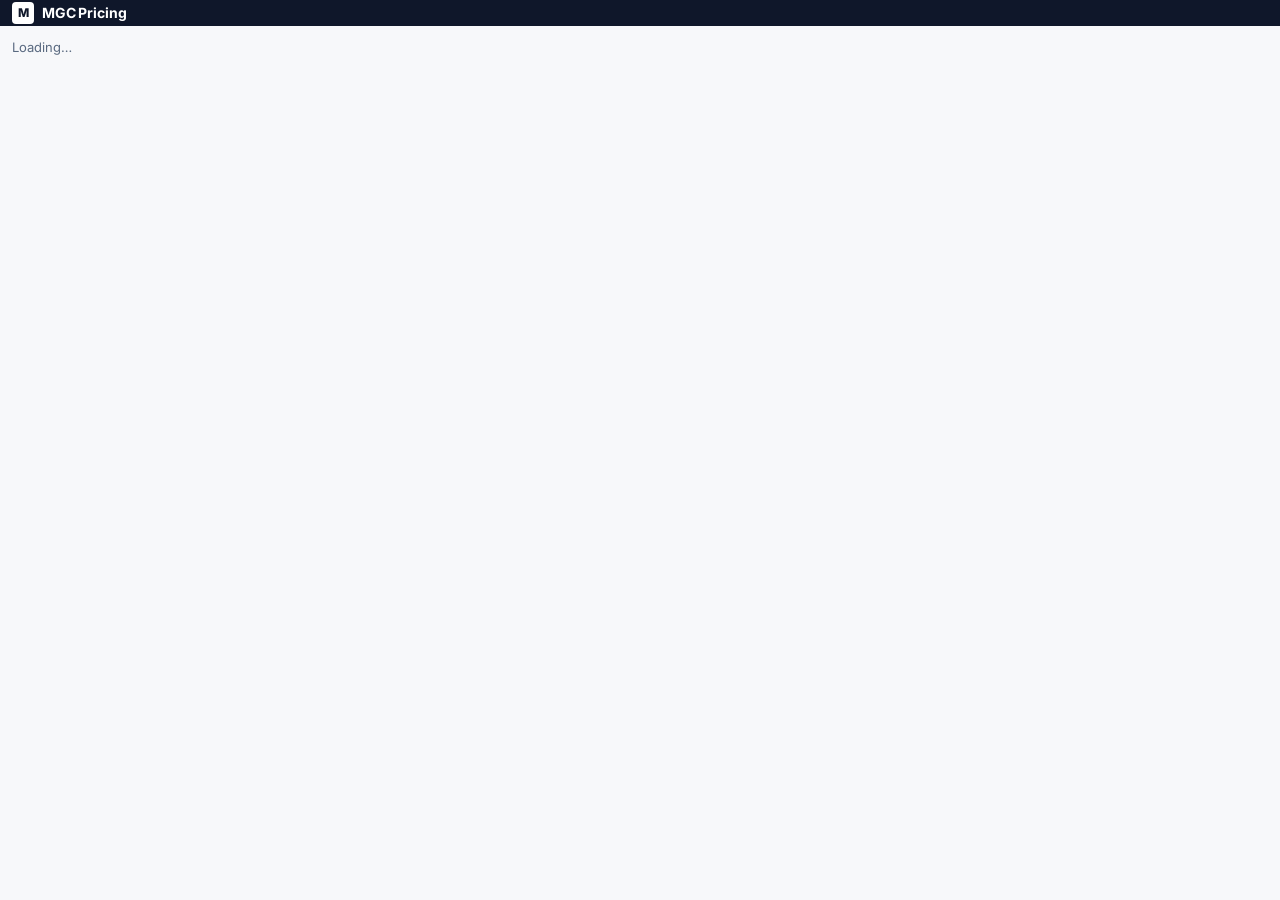
==== commit 3ce6b5cb: "Working changes: Client Pricing, Price room, notifications, workbook history and dealer sheet fixes " ====
--- a/index.html
+++ b/index.html
@@ -13,9 +13,8 @@
   <a class="brand" href="#/"><span class="mark" aria-hidden="true">M</span>MGC Pricing</a>
   <nav id="nav" aria-label="Screens"></nav>
   <div class="tools">
+    <span id="bellwrap" class="bellwrap"></span>
     <span id="dbstat" class="small dbstat"></span>
-    <label class="row small"><span class="muted">Acting as</span>
-      <select id="who" aria-label="Acting as (prototype role switcher)"></select></label>
   </div>
 </header>
 <main id="app"><p class="muted">Loading…</p></main>
@@ -26,6 +25,7 @@
 import * as router from './js/router.js';
 import { esc, toast } from './js/ui.js';
 import * as db from './js/db.js';
+import * as notify from './js/notify.js';
 
 const app = document.getElementById('app');
 
@@ -97,9 +97,9 @@
 dbstat.title = live ? 'Saved to the shared database' : 'No database configured (js/config.js). Data stays in this browser.';
 dbstat.classList.toggle('ok', live);
 if (live) {
-  // Signed in: the person is who they logged in as, not a dropdown.
+  // Signed in: the person is who they logged in as.
   const me = store.currentUser();
-  document.getElementById('who').closest('label').outerHTML = `<span class="small"><b>${esc(me.name)}</b> <span class="muted">${esc(me.role)}</span></span><button type="button" id="signout" class="small">Sign out</button>`;
+  document.querySelector('.tools').insertAdjacentHTML('beforeend', `<span class="small"><b>${esc(me.name)}</b> <span class="muted">${esc(me.role)}</span></span><button type="button" id="signout" class="small">Sign out</button>`);
   document.getElementById('signout').onclick = async () => { await db.signOut(); location.reload(); };
 }
 
@@ -107,14 +107,24 @@
 const topbar = document.querySelector('.topbar');
 new ResizeObserver(() => document.documentElement.style.setProperty('--topbar-h', topbar.offsetHeight + 'px')).observe(topbar);
 
-const who = document.getElementById('who');
 const nav = document.getElementById('nav');
 
 function paintHeader(route, user) {
   const s = store.get();
-  if (who.isConnected) who.innerHTML = s.users.map(u =>
-    `<option value="${esc(u.id)}"${u.id === user.id ? ' selected' : ''}>${esc(u.name)} — ${esc(u.role)}</option>`).join('');
-  nav.innerHTML = router.navFor(s, user).map(([href, label]) => {
+  nav.innerHTML = router.navFor(s, user).map(item => {
+    // Menu items are either [href, label] pairs, or objects that may open a sub-menu.
+    if (!Array.isArray(item)) {
+      // The parent is lit when its own page or any of its sub-menu pages is open.
+      const on = item.href.slice(2) === route.name || (item.children || []).some(([h]) => h.split('?')[0].slice(2) === route.name);
+      const link = `<a href="${item.href}" class="${on ? 'on' : ''}"${on ? ' aria-current="page"' : ''}>${esc(item.label)}</a>`;
+      if (!item.children) return link;
+      return `<span class="has-sub">${link}<span class="submenu">${item.children.map(([h, l]) => {
+        const tab = new URLSearchParams(h.split('?')[1] || '').get('tab');
+        const current = h.split('?')[0].slice(2) === route.name && (!tab || route.query?.tab === tab);
+        return `<a href="${h}" class="${current ? 'on' : ''}">${esc(l)}</a>`;
+      }).join('')}</span></span>`;
+    }
+    const [href, label] = item;
     const on = href.slice(2) === route.name;
     const link = `<a href="${href}" class="${on ? 'on' : ''}"${on ? ' aria-current="page"' : ''}>${esc(label)}</a>`;
     const subs = href === '#/config' ? [router.configTabs(s), 'users'] : href === '#/priceroom' ? [router.priceRoomTabsFor(s, user), router.priceRoomTabsFor(s, user)[0]?.[0]] : null;
@@ -125,12 +135,7 @@
   }).join('');
 }
 
-who.addEventListener('change', () => {
-  if (!who.isConnected) return;
-  store.setCurrentUser(who.value);
-  location.hash = router.defaultHash(store.get(), store.currentUser());
-});
-
+notify.mount(document.getElementById('bellwrap'));
 router.start(app, paintHeader);
 </script>
 </body>
--- a/css/app.css
+++ b/css/app.css
@@ -25,7 +25,7 @@
   --radius: 10px;
   --shadow: 0 1px 2px rgba(11, 31, 58, .05), 0 6px 20px rgba(11, 31, 58, .05);
   --font: "Inter", system-ui, -apple-system, "Segoe UI", Roboto, sans-serif;
-  --drawer-w: 600px;
+  --drawer-w: max(240px, 16.666vw);
   --topbar-h: 60px;
 }
 
@@ -429,6 +429,94 @@
 .terms-line { display: flex; flex-wrap: wrap; align-items: baseline; gap: 2px 14px; font-size: 11px; padding: 1px 0 3px; }
 .terms-line .term { white-space: nowrap; font-weight: 650; color: var(--navy); font-variant-numeric: tabular-nums; }
 .terms-line .term i { font-style: normal; font-weight: 400; color: var(--muted); margin-right: 4px; }
+/* Bulk: client terms in a narrow right-hand drawer (one sixth of the page), no scrolling */
+.drawer.ct-drawer { width: 16.666vw; min-width: 200px; }
+.ct-drawer .drawer-head { padding: 4px 4px 0 10px; }
+.ct-drawer .drawer-body { overflow: hidden; padding: 4px 10px 8px; }
+.ct-drawer .sub-h { margin: 6px 0 2px; font-size: 11px; text-transform: uppercase; letter-spacing: .04em; color: var(--muted); }
+.ct-drawer .sub-h.first { margin-top: 0; }
+.drawer-title { color: #fff; font-weight: 650; font-size: 13px; padding: 6px 0; overflow: hidden; text-overflow: ellipsis; white-space: nowrap; }
+.term-list { display: grid; gap: 0; }
+.term-row { display: flex; flex-direction: column; gap: 0; padding: 3px 0; border-bottom: 1px solid var(--line); font-size: 12px; line-height: 1.25; }
+.term-k { color: var(--muted); font-size: 10.5px; }
+.term-v { font-weight: 600; color: var(--navy); font-variant-numeric: tabular-nums; overflow: hidden; text-overflow: ellipsis; white-space: nowrap; }
+.ct-drawer p { margin: 4px 0 0; font-size: 12px; }
+
+/* Flag a client price: a panel in the centre of the page, over a dimmed background */
+.flag-backdrop { position: fixed; inset: 0; z-index: 70; background: rgba(11, 31, 58, .45); display: flex; align-items: center; justify-content: center; padding: 16px; }
+.flag-modal { width: min(440px, 100%); background: var(--surface); border-radius: 12px; box-shadow: 0 20px 50px rgba(11, 31, 58, .3); padding: 16px 18px; }
+
+/* Clients: plain rows, no boxes, no scrolling */
+.clients-head { display: flex; align-items: center; justify-content: space-between; gap: 10px; margin: 12px 0 2px; flex-wrap: wrap; }
+.clients-head h2 { margin: 0; font-size: 16px; }
+.clients-tools { display: flex; align-items: center; gap: 8px; }
+.clients-tools input[type=search] { width: 240px; min-height: 32px; }
+.clients-more { position: relative; }
+.clients-more > summary { list-style: none; cursor: pointer; }
+.clients-more > summary::-webkit-details-marker { display: none; }
+.multi-products { position: relative; min-width: 260px; }
+.multi-products > summary { list-style: none; cursor: pointer; }
+.multi-products > summary::-webkit-details-marker { display: none; }
+.multi-products > summary { display: flex; justify-content: space-between; align-items: center; gap: 8px; min-height: 34px; padding: 4px 10px; border: 1px solid var(--line-2, var(--line)); border-radius: 8px; background: var(--surface); }
+.multi-products .multi-menu { position: absolute; left: 0; right: 0; top: calc(100% + 4px); z-index: 20; max-height: 300px; overflow: auto; background: var(--surface); border: 1px solid var(--line); border-radius: 10px; box-shadow: 0 10px 28px rgba(11, 31, 58, .16); padding: 6px; }
+.multi-products .multi-opt { display: flex; align-items: center; gap: 8px; padding: 6px 8px; border-radius: 6px; cursor: pointer; }
+.multi-products .multi-opt:hover { background: var(--tiffany-50); }
+.clients-menu { position: absolute; right: 0; top: calc(100% + 4px); z-index: 20; min-width: 260px; display: grid; gap: 6px; padding: 8px; background: var(--surface); border: 1px solid var(--line); border-radius: 10px; box-shadow: 0 10px 28px rgba(11, 31, 58, .16); }
+.clients-menu .small { justify-self: start; }
+.clients-more .clients-menu .small.muted { justify-self: stretch; }
+.client-rows { list-style: none; margin: 0; padding: 0; }
+.client-row { display: flex; align-items: center; gap: 12px; padding: 9px 2px; border-bottom: 1px solid var(--line); }
+.client-row.on { background: var(--blue-50); }
+.client-row .grow > b { font-size: 14px; }
+.terms-editor { margin: 0 0 18px; padding-bottom: 14px; border-bottom: 2px solid var(--line); }
+
+/* Walkthrough overlay: the spotlight's huge shadow dims everything except the target */
+#tour-overlay { position: fixed; inset: 0; z-index: 90; pointer-events: none; }
+#tour-overlay .tour-spot { position: fixed; border-radius: 10px; box-shadow: 0 0 0 9999px rgba(11, 31, 58, .55), 0 0 0 3px var(--tiffany); transition: all .2s ease; display: none; pointer-events: none; }
+#tour-overlay .tour-card { position: fixed; right: 20px; bottom: 20px; width: min(360px, calc(100vw - 40px)); background: var(--surface); border: 1px solid var(--line); border-top: 3px solid var(--tiffany); border-radius: 12px; box-shadow: 0 14px 36px rgba(11, 31, 58, .25); padding: 14px 16px; pointer-events: auto; }
+#tour-overlay .tour-card.centred { left: 50%; top: 50%; right: auto; bottom: auto; transform: translate(-50%, -50%); }
+#tour-overlay .tour-card h3 { margin: 4px 0 6px; font-size: 15px; color: var(--navy); }
+#tour-overlay .tour-card p { margin: 0 0 12px; font-size: 13.5px; line-height: 1.5; }
+#tour-overlay .tour-actions { display: flex; gap: 8px; justify-content: flex-end; align-items: center; }
+
+/* Spinner on a button while it works */
+.spinner { display: inline-block; width: 12px; height: 12px; border: 2px solid rgba(255, 255, 255, .45); border-top-color: #fff; border-radius: 50%; vertical-align: -2px; margin-right: 6px; animation: spin .7s linear infinite; }
+@keyframes spin { to { transform: rotate(360deg); } }
+
+/* Pending-change summary on Bulk, Commercial and Dealer */
+.chg-summary { background: var(--surface); border: 1px solid var(--line); border-left: 3px solid var(--tiffany); border-radius: 10px; padding: 8px 10px; margin-bottom: 10px; }
+.chg-chips { display: flex; flex-wrap: wrap; gap: 6px; margin-top: 6px; }
+.chg-chip { display: inline-flex; align-items: center; gap: 6px; background: var(--blue-50); border: 1px solid var(--line); border-radius: 999px; padding: 3px 4px 3px 10px; font-size: 12.5px; color: var(--navy); }
+.chg-chip button.icon { min-height: 22px; padding: 0 6px; }
+
+/* Three stages, upper right of the Price room */
+.page-head { display: flex; align-items: center; justify-content: space-between; gap: 12px; flex-wrap: wrap; }
+.chevrons.stages { margin-left: auto; }
+
+/* Competitor price photo, shown on hover in the Dealer page */
+.ds-photo { position: fixed; z-index: 60; width: 320px; max-width: calc(100vw - 16px); background: var(--surface); border: 1px solid var(--line); border-radius: 10px; box-shadow: 0 14px 36px rgba(11, 31, 58, .25); padding: 6px; pointer-events: none; font-size: 12px; color: var(--muted); }
+.ds-photo img { display: block; width: 100%; height: auto; border-radius: 6px; }
+.ds-photo-cap { margin: 6px 2px 2px; font-size: 12px; color: var(--navy); font-weight: 600; }
+
+/* Guided tour page */
+.tour-list { list-style: none; padding: 0; margin: 12px 0 0; display: grid; gap: 12px; }
+.tour-step { display: grid; grid-template-columns: 34px 1fr; gap: 12px; padding: 12px 14px; background: var(--surface); border: 1px solid var(--line); border-radius: 10px; }
+.tour-n { width: 30px; height: 30px; border-radius: 50%; background: var(--navy); color: #fff; display: grid; place-items: center; font-weight: 650; font-size: 13px; }
+.tour-body h3 { margin: 0 0 4px; font-size: 15px; color: var(--navy); }
+.tour-body p { margin: 0 0 8px; font-size: 13.5px; line-height: 1.5; }
+
+/* Hover card on a client name (Commercial) */
+.cg-float { position: fixed; z-index: 60; width: 300px; max-width: 80vw; pointer-events: none; background: var(--surface); color: var(--text); border: 1px solid var(--line); border-top: 3px solid var(--tiffany); border-radius: 10px; box-shadow: 0 14px 36px rgba(11, 31, 58, .18); padding: 12px 14px; font-weight: 400; font-size: 13px; line-height: 1.4; white-space: normal; text-align: left; }
+.cl-tip { cursor: default; }
+.tip-name { display: block; font-weight: 650; font-size: 14px; color: var(--navy); }
+.tip-ident { display: block; font-size: 11.5px; color: var(--muted); margin-bottom: 6px; }
+.tip-sec { display: block; margin: 8px 0 2px; font-size: 10.5px; text-transform: uppercase; letter-spacing: .06em; color: var(--tiffany-600); font-weight: 650; }
+.tip-row { display: flex; justify-content: space-between; gap: 12px; padding: 3px 0; border-bottom: 1px dashed var(--line); font-size: 12px; }
+.tip-row:last-child { border-bottom: 0; }
+.tip-row.on i { color: var(--navy); font-weight: 650; }
+.tip-row.on b { color: var(--tiffany-600); }
+.tip-row i { font-style: normal; color: var(--muted); }
+.tip-row b { font-weight: 600; color: var(--navy); text-align: right; font-variant-numeric: tabular-nums; }
 .term-edit { margin-left: auto; }
 
 /* Client terms editor in Configuration */
@@ -467,17 +555,16 @@
 .board-head .stamp-lg { box-shadow: 0 0 0 4px #fff, 0 0 0 6px var(--tiffany-50); }
 
 /* ---- Competitor Price Watch: compact form ---- */
-.cpw-form { background: var(--surface); border: 1px solid var(--line); border-radius: var(--radius); padding: 12px; box-shadow: var(--shadow); }
-.cpw-row { display: flex; gap: 8px; flex-wrap: wrap; margin-bottom: 6px; }
+.cpw-form { background: var(--surface); border: 1px solid var(--line); border-radius: var(--radius); padding: 8px 10px; box-shadow: var(--shadow); }
+.cpw-row { display: flex; gap: 6px; flex-wrap: wrap; margin-bottom: 4px; }
 .cpw-f { flex: 1 1 140px; min-width: 0; margin-bottom: 0; }
-.cpw-f > span { font-size: 11.5px; margin-bottom: 2px; }
-.cpw-f input, .cpw-f select { min-height: 36px; padding: 5px 8px; font-size: 13px; }
+.cpw-f > span { font-size: 11px; margin-bottom: 1px; }
+.cpw-f input, .cpw-f select { min-height: 32px; padding: 4px 8px; font-size: 13px; }
 .cpw-f-sm { min-height: 34px !important; padding: 4px 8px !important; font-size: 12.5px !important; }
 .cpw-zone { padding: 2px 0 4px; }
-.cpw-photo { display: flex; align-items: center; gap: 8px; flex-wrap: wrap; margin: 4px 0 8px; }
-.cpw-photo input[type=file] { font-size: 12.5px; min-height: 34px; }
-.cpw-photo .toggle { min-height: 34px; }
-.cpw-form .primary { width: 100%; margin-top: 4px; min-height: 40px; }
+.cpw-photo { display: flex; align-items: center; gap: 6px; flex-wrap: wrap; margin: 2px 0 6px; }
+.cpw-photo input[type=file] { font-size: 12.5px; min-height: 30px; }
+.cpw-form .primary { width: 100%; margin-top: 2px; min-height: 36px; }
 
 /* ---- Competitors Board: surveyor stamps ---- */
 .comp-stamp { font-size: 11px; color: var(--muted); line-height: 1.3; margin-top: 4px; }
@@ -488,9 +575,9 @@
 table.matrix thead .decision-col { background: var(--tiffany-50); }
 
 /* Price Watch sections */
-.cpw-sec { background: var(--surface); border: 1px solid var(--line); border-radius: var(--radius); box-shadow: var(--shadow); padding: 12px 14px; margin-bottom: 14px; }
+.cpw-sec { background: var(--surface); border: 1px solid var(--line); border-radius: var(--radius); box-shadow: var(--shadow); padding: 8px 10px; margin-bottom: 10px; }
 .cpw-main { border-top: 4px solid var(--tiffany); }
-.cpw-sec-head, .cpw-sec > summary { display: flex; align-items: center; justify-content: space-between; gap: 10px; margin-bottom: 10px; }
+.cpw-sec-head, .cpw-sec > summary { display: flex; align-items: center; justify-content: space-between; gap: 8px; margin-bottom: 6px; }
 .cpw-sec > summary { cursor: pointer; list-style: none; margin-bottom: 0; }
 .cpw-sec[open] > summary { margin-bottom: 10px; }
 .cpw-sec > summary::-webkit-details-marker { display: none; }
@@ -785,3 +872,63 @@
 @keyframes histSlide { from { opacity: 0; transform: translateX(70px); } to { opacity: 1; transform: none; } }
 .grid-table .col-hist { animation: histSlide .3s ease-out both; }
 table.grid-table .col-hist { width: auto; }
+
+/* Opening the price history keeps the header and rows the same size as before */
+table.grid-table.hist-open thead th { height: 78px; vertical-align: bottom; }
+table.grid-table tbody tr { height: 37px; }
+
+/* Commercial: client details line, then product rows */
+table.grid-table.simple thead th { height: 34px; vertical-align: middle; white-space: nowrap; }
+table.grid-table.simple.hist-open thead th { height: 34px; }
+table.grid-table.simple thead th.grp-margin { color: #0E6B3F; }
+table.grid-table.simple thead th.grp-prem { color: #1848B0; }
+table.grid-table.simple thead th.grp-disc { color: #8A5200; }
+table.grid-table.simple tr.cl-row > th, table.grid-table.simple tr.cl-row > td[rowspan] { background: var(--bg); }
+table.grid-table.simple tbody tr.cl-row > * { border-top: 1px solid var(--line-2); }
+table.grid-table.simple td.pr-prod { font-weight: 500; color: var(--text); white-space: nowrap; }
+.cg-filter-menu .multi-actions input[type=search], .multi-menu .multi-actions input[type=search] { flex: 1; min-width: 0; min-height: 30px; font-size: 12.5px; }
+.multi-menu > .multi-actions { display: flex; gap: 8px; align-items: center; }
+.cd-line { display: flex; gap: 22px; flex-wrap: nowrap; font-size: 12px; white-space: nowrap; overflow: hidden; }
+.cd-line i { font-style: normal; color: var(--muted); margin-right: 4px; }
+table.grid-table.simple tr.pr-row > th.pr-th { padding-left: 24px; font-weight: 500; color: var(--text); }
+table.grid-table.simple td input.mini { width: 100%; max-width: 120px; }
+
+/* Hover note on Bulk prices */
+td[data-note] { position: relative; cursor: help; }
+td[data-note]:hover::after { content: attr(data-note); position: absolute; right: 4px; bottom: calc(100% - 2px); z-index: 20; white-space: pre; text-align: left; background: var(--ink); color: #fff; font-size: 12px; line-height: 1.5; padding: 6px 10px; border-radius: 4px; box-shadow: 0 4px 14px rgba(15, 23, 42, .25); pointer-events: none; font-weight: 400; }
+
+/* Notifications: bell at the top right */
+.bellwrap { position: relative; display: inline-flex; }
+.bell { position: relative; min-height: 28px; width: 32px; padding: 0; background: transparent; color: #E2E8F0; border-color: rgba(255, 255, 255, .25); }
+.bell:hover { background: rgba(255, 255, 255, .1); border-color: #fff; }
+.bell-n { position: absolute; top: -6px; right: -6px; min-width: 16px; height: 16px; padding: 0 4px; border-radius: 999px; background: #DC2626; color: #fff; font-size: 10.5px; font-weight: 700; display: grid; place-items: center; }
+.bell-panel { position: absolute; right: 0; top: calc(100% + 8px); width: 460px; max-width: 94vw; max-height: 76vh; overflow: auto; background: var(--surface); color: var(--text); border: 1px solid var(--ink); box-shadow: 0 12px 30px rgba(15, 23, 42, .25); z-index: 80; padding: 8px 10px 10px; font-size: 13px; }
+.nf-h { font-size: 13px; margin: 6px 0 4px; }
+.nf-card { border: 1px solid var(--line); padding: 8px 10px; margin: 6px 0; }
+.nf-top { display: flex; justify-content: space-between; gap: 8px; align-items: center; }
+.nf-reason { margin: 4px 0; font-size: 12.5px; }
+.nf-prices { display: flex; flex-wrap: wrap; gap: 4px 14px; font-size: 12.5px; }
+.nf-prices .rec { color: var(--blue); }
+.nf-prices b { font-variant-numeric: tabular-nums; }
+.nf-prices small { color: var(--muted); }
+.nf-why { margin: 3px 0; }
+.nf-act { display: flex; gap: 8px; align-items: center; margin-top: 6px; }
+.nf-price { display: flex; align-items: center; gap: 4px; font-size: 12.5px; }
+.nf-price input { width: 110px; height: 28px; min-height: 28px; text-align: right; }
+.nf-line { font-size: 12.5px; padding: 2px 0; border-bottom: 1px solid var(--line); }
+.nf-rev { margin-top: 8px; }
+.nf-rev summary { cursor: pointer; font-weight: 600; font-size: 12.5px; }
+.sub-v { display: inline-block; margin-left: 6px; padding: 0 5px; border-radius: 3px; background: #EDF3FF; color: #1848B0; font-size: 11px; font-weight: 600; white-space: nowrap; }
+
+/* The shared row at the top of Bulk, Commercial and Dealer */
+.row-inputs { display: flex; gap: 8px; align-items: flex-end; flex-wrap: wrap; margin-bottom: 6px; }
+.rw-lbl { display: flex; flex-direction: column; gap: 2px; }
+.rw-lbl > span { font-size: 10.5px; color: var(--muted); font-weight: 500; white-space: nowrap; }
+.rw-lbl input { width: 96px; min-height: 30px; height: 30px; padding: 2px 7px; font-size: 12.5px; text-align: right; }
+.rw-lbl input.rw-total { background: var(--bg); font-weight: 600; width: 104px; }
+.row-inputs button { height: 30px; min-height: 30px; }
+
+/* Client numbering on the left (Commercial and Bulk) */
+table.grid-table .col-no { width: 38px; min-width: 38px; max-width: 38px; text-align: right; color: var(--muted); font-variant-numeric: tabular-nums; font-size: 12px; padding-right: 6px; }
+table.grid-table thead th.col-no { text-align: right; }
+table.grid-table tr.pr-row > td.col-no { background: transparent; }
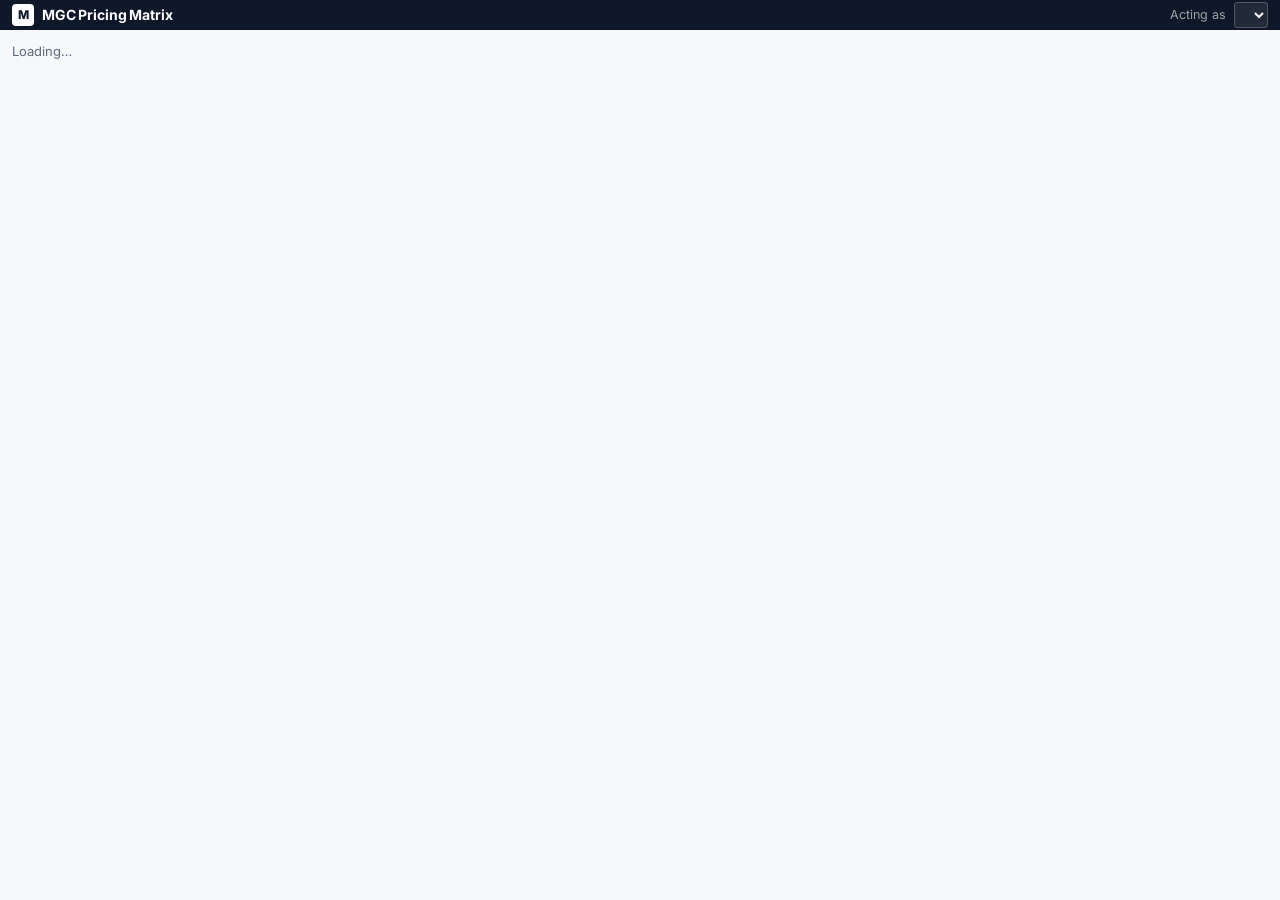
==== commit e5a2acef: "Merge 520ddfa9f0f21237f9e2d03e9109a004fbe55cbf into 4df1c2f1fc9fb93a922a475904feb1abdf020a7a" ====
--- a/index.html
+++ b/index.html
@@ -3,18 +3,20 @@
 <head>
 <meta charset="utf-8">
 <meta name="viewport" content="width=device-width, initial-scale=1">
-<title>MGC Pricing</title>
+<title>MGC Pricing Matrix</title>
 <link rel="preconnect" href="https://fonts.googleapis.com">
 <link rel="stylesheet" href="https://fonts.googleapis.com/css2?family=Inter:wght@400;500;600;700;800&display=swap">
 <link rel="stylesheet" href="css/app.css">
 </head>
 <body>
 <header class="topbar">
-  <a class="brand" href="#/"><span class="mark" aria-hidden="true">M</span>MGC Pricing</a>
+  <a class="brand" href="#/"><span class="mark" aria-hidden="true">M</span>MGC Pricing Matrix</a>
   <nav id="nav" aria-label="Screens"></nav>
   <div class="tools">
     <span id="bellwrap" class="bellwrap"></span>
     <span id="dbstat" class="small dbstat"></span>
+    <label class="row small"><span class="muted">Acting as</span>
+      <select id="who" aria-label="Acting as (prototype role switcher)"></select></label>
   </div>
 </header>
 <main id="app"><p class="muted">Loading…</p></main>
@@ -97,9 +99,12 @@
 dbstat.title = live ? 'Saved to the shared database' : 'No database configured (js/config.js). Data stays in this browser.';
 dbstat.classList.toggle('ok', live);
 if (live) {
-  // Signed in: the person is who they logged in as.
+  // Signed in: the person is who they logged in as, not a dropdown.
   const me = store.currentUser();
-  document.querySelector('.tools').insertAdjacentHTML('beforeend', `<span class="small"><b>${esc(me.name)}</b> <span class="muted">${esc(me.role)}</span></span><button type="button" id="signout" class="small">Sign out</button>`);
+  // Hide the account dropdown rather than remove it: the page still uses it below.
+  const lab = document.getElementById('who').closest('label');
+  lab.hidden = true;
+  lab.insertAdjacentHTML('afterend', `<span class="small"><b>${esc(me.name)}</b> <span class="muted">${esc(me.role)}</span></span><button type="button" id="signout" class="small">Sign out</button>`);
   document.getElementById('signout').onclick = async () => { await db.signOut(); location.reload(); };
 }
 
@@ -107,24 +112,14 @@
 const topbar = document.querySelector('.topbar');
 new ResizeObserver(() => document.documentElement.style.setProperty('--topbar-h', topbar.offsetHeight + 'px')).observe(topbar);
 
+const who = document.getElementById('who');
 const nav = document.getElementById('nav');
 
 function paintHeader(route, user) {
   const s = store.get();
-  nav.innerHTML = router.navFor(s, user).map(item => {
-    // Menu items are either [href, label] pairs, or objects that may open a sub-menu.
-    if (!Array.isArray(item)) {
-      // The parent is lit when its own page or any of its sub-menu pages is open.
-      const on = item.href.slice(2) === route.name || (item.children || []).some(([h]) => h.split('?')[0].slice(2) === route.name);
-      const link = `<a href="${item.href}" class="${on ? 'on' : ''}"${on ? ' aria-current="page"' : ''}>${esc(item.label)}</a>`;
-      if (!item.children) return link;
-      return `<span class="has-sub">${link}<span class="submenu">${item.children.map(([h, l]) => {
-        const tab = new URLSearchParams(h.split('?')[1] || '').get('tab');
-        const current = h.split('?')[0].slice(2) === route.name && (!tab || route.query?.tab === tab);
-        return `<a href="${h}" class="${current ? 'on' : ''}">${esc(l)}</a>`;
-      }).join('')}</span></span>`;
-    }
-    const [href, label] = item;
+  if (who.isConnected) who.innerHTML = s.users.map(u =>
+    `<option value="${esc(u.id)}"${u.id === user.id ? ' selected' : ''}>${esc(u.name)} — ${esc(u.role)}</option>`).join('');
+  nav.innerHTML = router.navFor(s, user).map(([href, label]) => {
     const on = href.slice(2) === route.name;
     const link = `<a href="${href}" class="${on ? 'on' : ''}"${on ? ' aria-current="page"' : ''}>${esc(label)}</a>`;
     const subs = href === '#/config' ? [router.configTabs(s), 'users'] : href === '#/priceroom' ? [router.priceRoomTabsFor(s, user), router.priceRoomTabsFor(s, user)[0]?.[0]] : null;
@@ -135,6 +130,12 @@
   }).join('');
 }
 
+who.addEventListener('change', () => {
+  if (!who.isConnected) return;
+  store.setCurrentUser(who.value);
+  location.hash = router.defaultHash(store.get(), store.currentUser());
+});
+
 notify.mount(document.getElementById('bellwrap'));
 router.start(app, paintHeader);
 </script>
